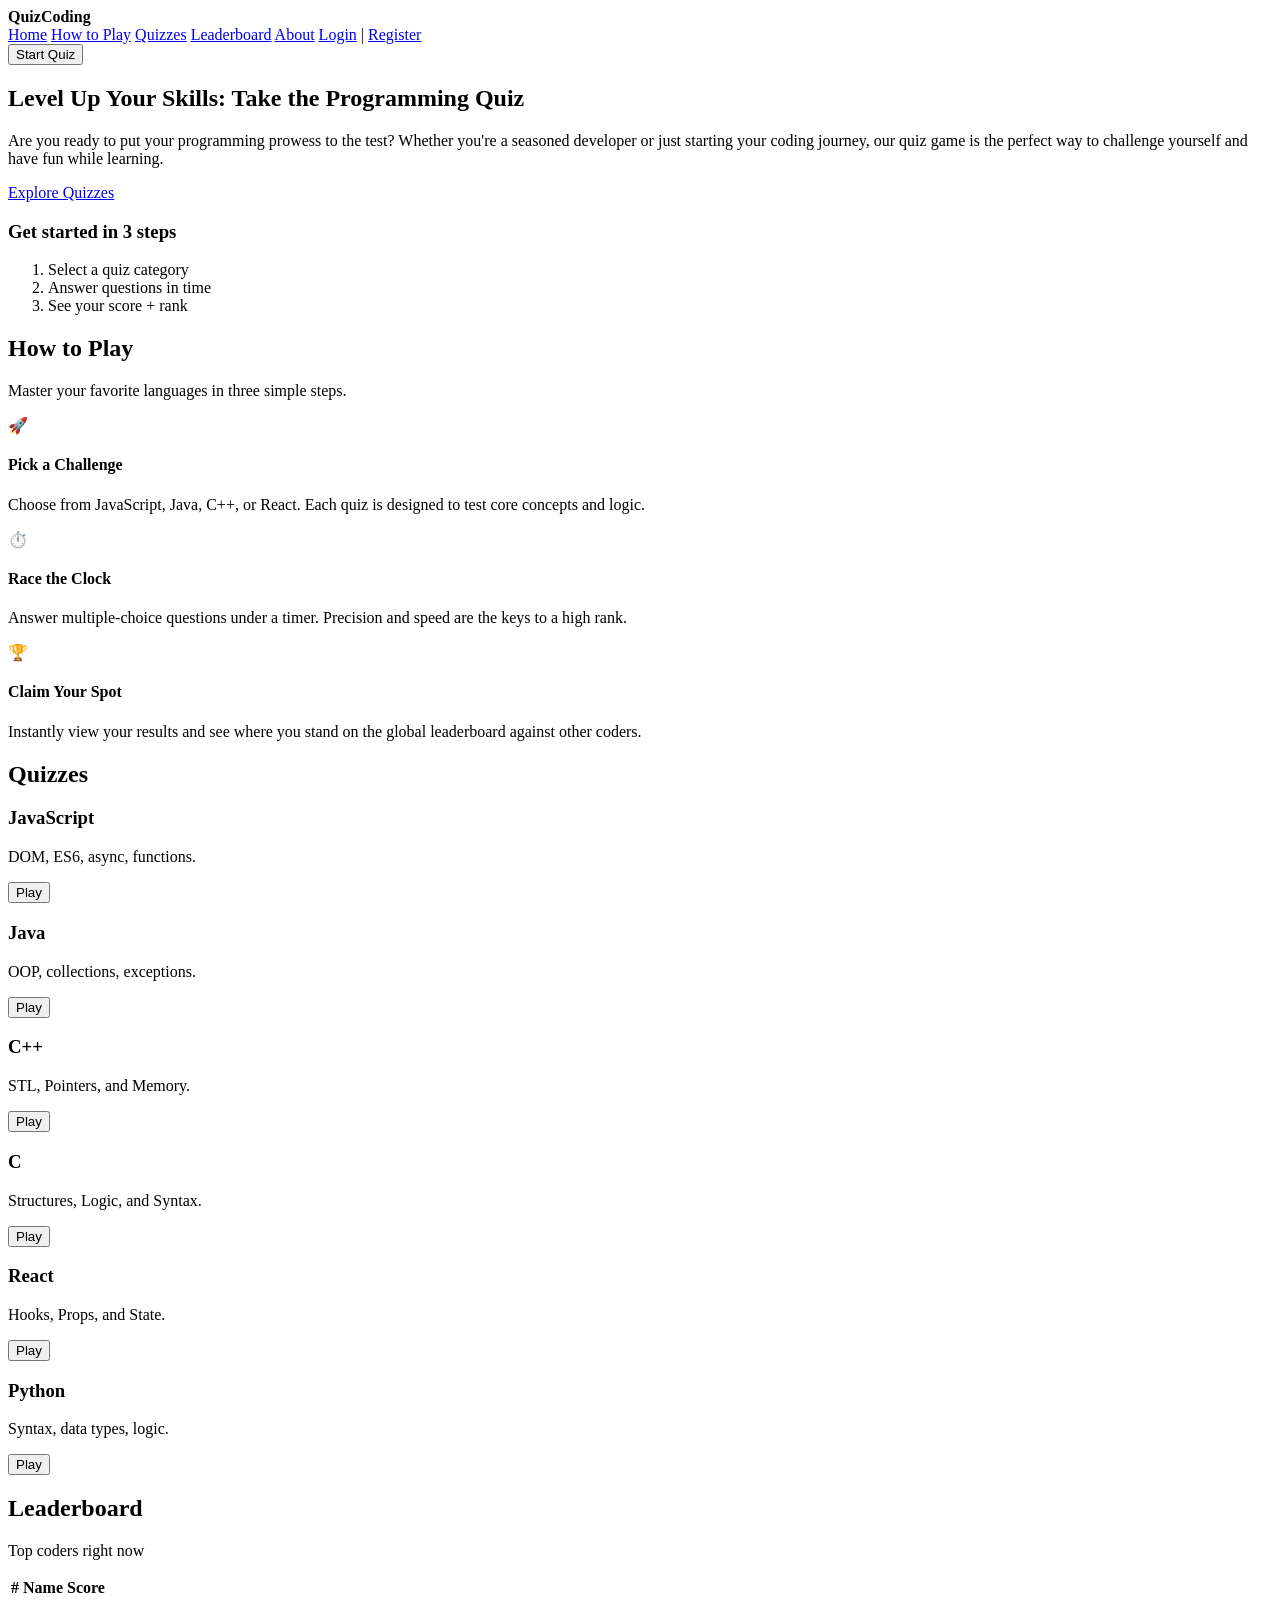
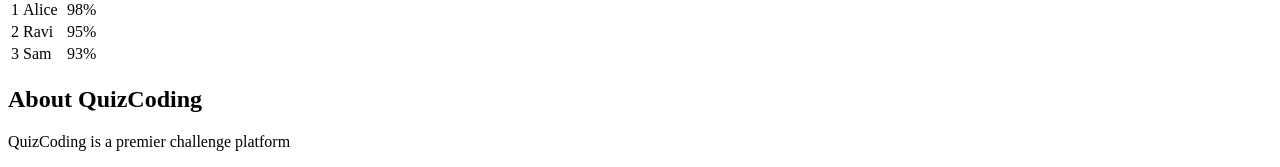
==== src/main/resources/static/index.html @ 74a92e15 "Initial commit: Java Quiz with Timer and Auth" ====
<!DOCTYPE html>
<html lang="en">
<head>
  <meta charset="UTF-8" />
  <meta name="viewport" content="width=device-width, initial-scale=1.0" />
  <title>QuizCoding - Challenge Yourself</title>
  <link rel="stylesheet" href="/style.css" />
</head>
<body>
  <header class="site-header">
    <div class="brand"><strong>QuizCoding</strong></div>
    <nav class="main-nav">
      <a href="#home">Home</a>
      <a href="#how-to-play">How to Play</a>
      <a href="#quizzes">Quizzes</a>
      <a href="#leaderboard">Leaderboard</a>
      <a href="#about">About</a>
      
      <span class="auth-group">
        <a href="/login" class="auth-link">Login</a>
        <span class="auth-divider">|</span>
        <a href="/register" class="auth-link">Register</a>
      </span>
    </nav>
    <a href="#quizzes">
      <button class="btn btn-primary" id="startBtn">Start Quiz</button>
    </a>
    
  </header>

  <main>
    <section id="home" class="hero">
      <div class="hero-left">
        <h1>Level Up Your Skills: Take the Programming Quiz</h1>
        <p>
          Are you ready to put your programming prowess to the test? Whether you're a seasoned
          developer or just starting your coding journey, our quiz game is the perfect way to
          challenge yourself and have fun while learning.
        </p>
        <a class="btn btn-cta" href="#quizzes">Explore Quizzes</a>
      </div>
      <div class="hero-right">
        <div class="card">
          <h3>Get started in 3 steps</h3>
          <ol>
            <li>Select a quiz category</li>
            <li>Answer questions in time</li>
            <li>See your score + rank</li>
          </ol>
        </div>
      </div>
    </section>
    <div id="quizContainer" class="section" style="display: none;">
    <div class="card quiz-box">
        <div class="quiz-header">
            <h2 id="quizTitle">Java Quiz</h2>
            <div id="timer" class="timer">Time Left: 60s</div>
        </div>
        <hr>
        <div id="questionArea">
            <h3 id="questionText">Question goes here?</h3>
            <div id="optionsArea" class="options-grid">
                </div>
        </div>
        <button id="nextBtn" class="btn btn-primary">Next</button>
        <button id="submitQuizBtn" class="btn btn-cta" style="display: none;">Submit Quiz</button>
    </div>
</div>

<div id="resultContainer" class="section" style="display: none;">
    <div class="card">
        <h2>Quiz Completed!</h2>
        <p id="finalScore">Your Score: 0/10</p>
        <button onclick="location.reload()" class="btn btn-secondary">Try Again</button>
    </div>
</div>
    <section id="how-to-play" class="section">
      <h2 class="section-title">How to Play</h2>
      <p class="section-subtitle">Master your favorite languages in three simple steps.</p>
      
      <div class="cards-grid">
        <article class="feature">
          <div class="feature-icon">🚀</div>
          <h4>Pick a Challenge</h4>
          <p>Choose from JavaScript, Java, C++, or React. Each quiz is designed to test core concepts and logic.</p>
        </article>

        <article class="feature">
          <div class="feature-icon">⏱️</div>
          <h4>Race the Clock</h4>
          <p>Answer multiple-choice questions under a timer. Precision and speed are the keys to a high rank.</p>
        </article>

        <article class="feature">
          <div class="feature-icon">🏆</div>
          <h4>Claim Your Spot</h4>
          <p>Instantly view your results and see where you stand on the global leaderboard against other coders.</p>
        </article>
      </div>
    </section>

    <section id="quizzes" class="section section-alt">
      <h2>Quizzes</h2>
      <div class="quiz-grid">
        <div class="quiz-card">
          <h3>JavaScript</h3>
          <p>DOM, ES6, async, functions.</p>
          <button class="btn btn-secondary" data-quiz="javascript">Play</button>
        </div>
        <div class="quiz-card">
          <h3>Java</h3>
          <p>OOP, collections, exceptions.</p>
          <button class="btn btn-secondary" data-quiz="java">Play</button>
        </div>
        <div class="quiz-card">
          <h3>C++</h3>
          <p>STL, Pointers, and Memory.</p>
          <button class="btn btn-secondary" data-quiz="cpp">Play</button>
        </div>
        <div class="quiz-card">
          <h3>C</h3>
          <p>Structures, Logic, and Syntax.</p>
          <button class="btn btn-secondary" data-quiz="c">Play</button>
        </div>
        <div class="quiz-card">
          <h3>React</h3>
          <p>Hooks, Props, and State.</p>
          <button class="btn btn-secondary" data-quiz="react">Play</button>
        </div>
        <div class="quiz-card">
          <h3>Python</h3>
          <p>Syntax, data types, logic.</p>
          <button class="btn btn-secondary" data-quiz="python">Play</button>
        </div>
      </div>
    </section>

    <section id="leaderboard" class="section">
      <h2>Leaderboard</h2>
      <p>Top coders right now</p>
      <table class="leaderboard">
        <thead>
          <tr><th>#</th><th>Name</th><th>Score</th></tr>
        </thead>
        <tbody id="leaderboardBody">
          <tr><td>1</td><td>Alice</td><td>98%</td></tr>
          <tr><td>2</td><td>Ravi</td><td>95%</td></tr>
          <tr><td>3</td><td>Sam</td><td>93%</td></tr>
        </tbody>
      </table>
    </section>

    <section id="about" class="section section-alt">
      <div class="about-container">
        <h2 class="section-title">About QuizCoding</h2>
        <p class="about-text">
          QuizCoding is a premier challenge platform
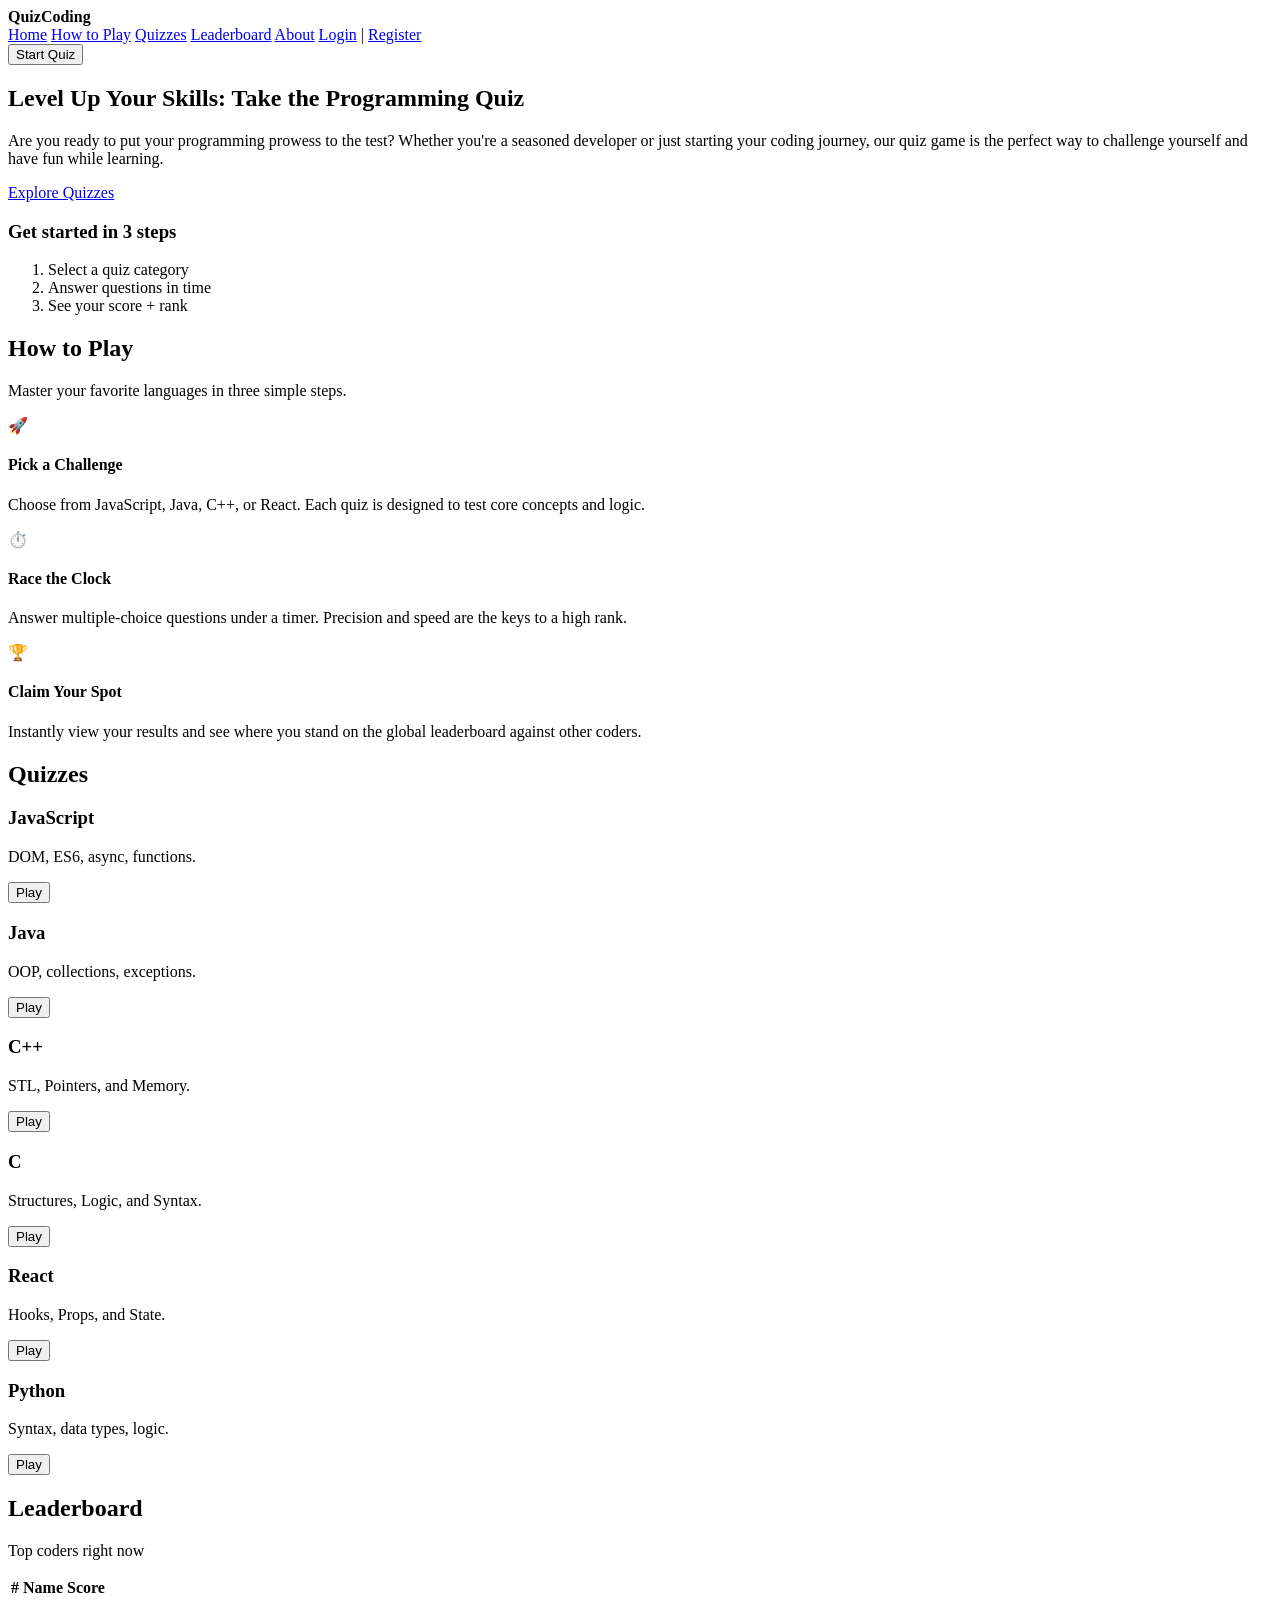
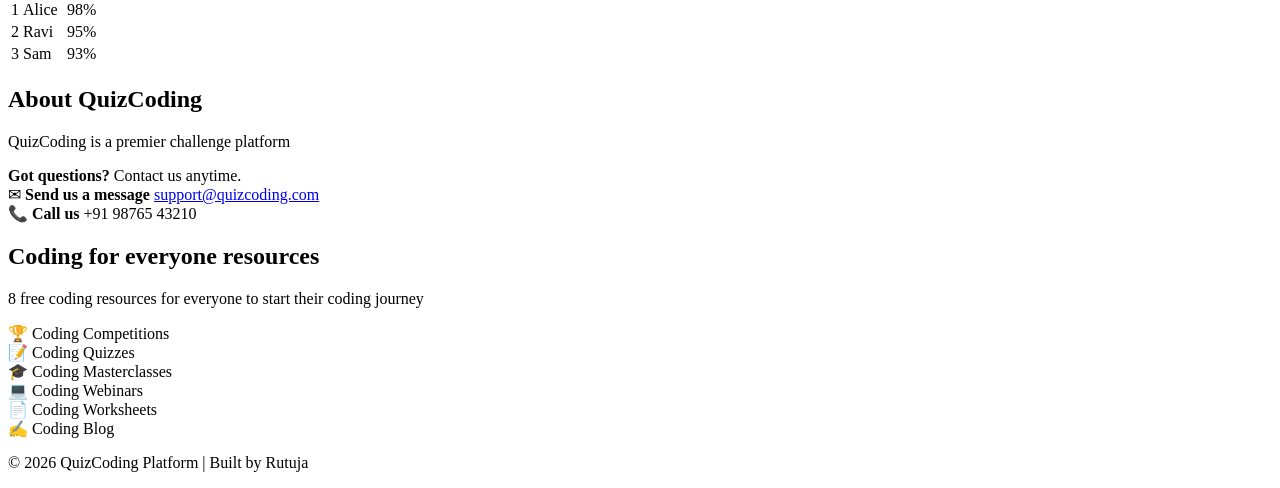
==== commit 952ddff2: "Added modern dark footer with floating contact bar" ====
--- a/src/main/resources/static/index.html
+++ b/src/main/resources/static/index.html
@@ -154,4 +154,48 @@
       <div class="about-container">
         <h2 class="section-title">About QuizCoding</h2>
         <p class="about-text">
-          QuizCoding is a premier challenge platform+          QuizCoding is a premier challenge platform
+          <footer class="quiz-footer">
+    <div class="footer-contact-bar">
+        <div class="contact-item">
+            <strong>Got questions?</strong>
+            <span>Contact us anytime.</span>
+        </div>
+        <div class="contact-item">
+            <span class="icon">✉</span>
+            <strong>Send us a message</strong>
+            <a href="mailto:support@quizcoding.com">support@quizcoding.com</a>
+        </div>
+        <div class="contact-item">
+            <span class="icon">📞</span>
+            <strong>Call us</strong>
+            <span>+91 98765 43210</span>
+        </div>
+    </div>
+
+    <div class="footer-content">
+        <div class="footer-main-text">
+            <h2>Coding for everyone resources</h2>
+            <p>8 free coding resources for everyone to start their coding journey</p>
+        </div>
+
+        <div class="footer-links-grid">
+            <div class="link-item">🏆 Coding Competitions</div>
+            <div class="link-item">📝 Coding Quizzes</div>
+            <div class="link-item">🎓 Coding Masterclasses</div>
+            <div class="link-item">💻 Coding Webinars</div>
+            <div class="link-item">📄 Coding Worksheets</div>
+            <div class="link-item">✍️ Coding Blog</div>
+        </div>
+    </div>
+
+    <div class="footer-bottom">
+        <p>&copy; 2026 QuizCoding Platform | Built by Rutuja</p>
+    </div>
+</footer>
+</p>
+</div>
+    </section></main>
+    </body>
+    </html>
+    
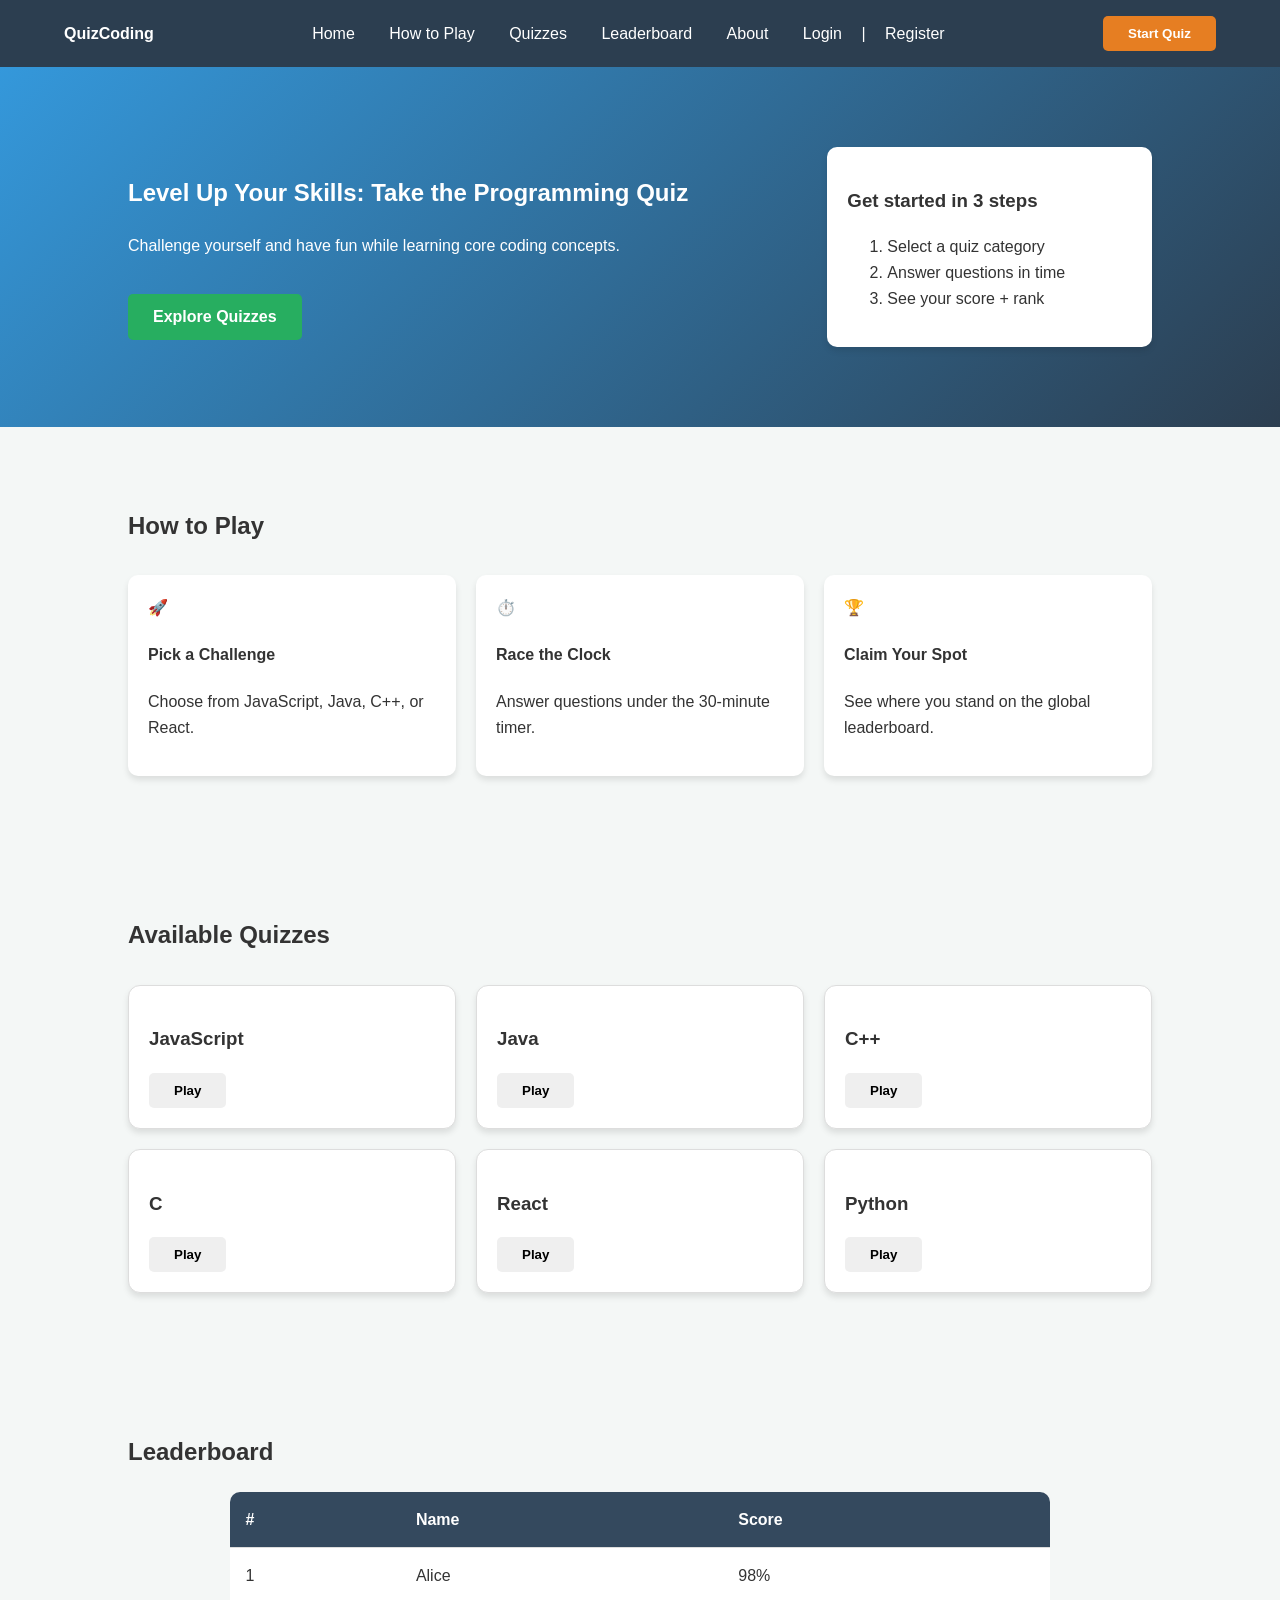
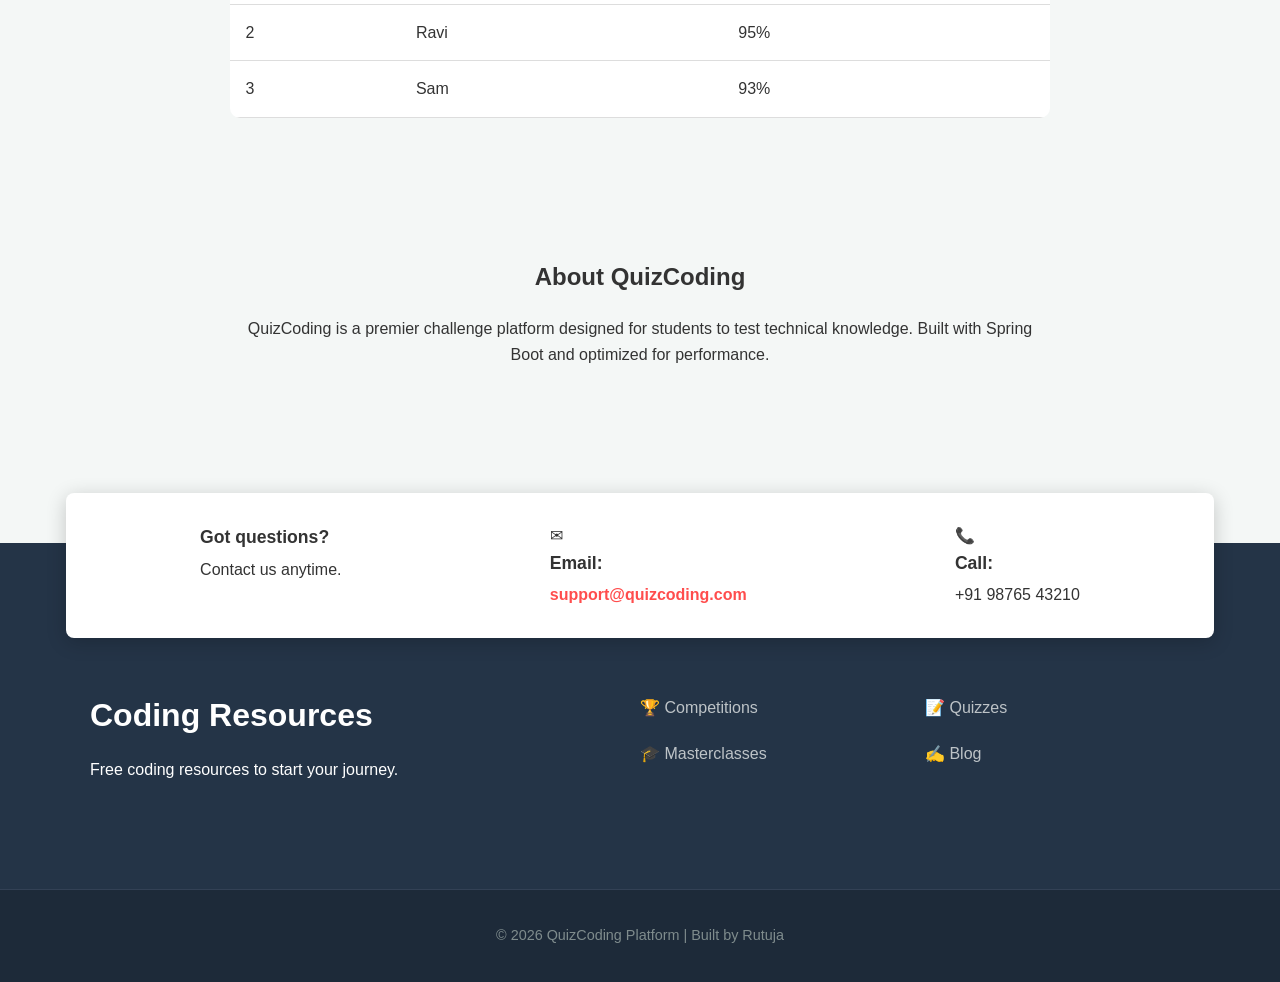
==== commit 337e89d0: "added new changes in quizes java and javascript" ====
--- a/src/main/resources/static/index.html
+++ b/src/main/resources/static/index.html
@@ -1,201 +1,165 @@
 <!DOCTYPE html>
 <html lang="en">
 <head>
-  <meta charset="UTF-8" />
-  <meta name="viewport" content="width=device-width, initial-scale=1.0" />
-  <title>QuizCoding - Challenge Yourself</title>
-  <link rel="stylesheet" href="/style.css" />
+    <meta charset="UTF-8" />
+    <meta name="viewport" content="width=device-width, initial-scale=1.0" />
+    <title>QuizCoding - Challenge Yourself</title>
+    <link rel="stylesheet" href="style.css" />
 </head>
 <body>
-  <header class="site-header">
-    <div class="brand"><strong>QuizCoding</strong></div>
-    <nav class="main-nav">
-      <a href="#home">Home</a>
-      <a href="#how-to-play">How to Play</a>
-      <a href="#quizzes">Quizzes</a>
-      <a href="#leaderboard">Leaderboard</a>
-      <a href="#about">About</a>
-      
-      <span class="auth-group">
-        <a href="/login" class="auth-link">Login</a>
-        <span class="auth-divider">|</span>
-        <a href="/register" class="auth-link">Register</a>
-      </span>
-    </nav>
-    <a href="#quizzes">
-      <button class="btn btn-primary" id="startBtn">Start Quiz</button>
-    </a>
-    
-  </header>
+    <header class="site-header">
+        <div class="brand"><strong>QuizCoding</strong></div>
+        <nav class="main-nav">
+            <a href="#home">Home</a>
+            <a href="#how-to-play">How to Play</a>
+            <a href="#quizzes">Quizzes</a>
+            <a href="#leaderboard">Leaderboard</a>
+            <a href="#about">About</a>
+            <span class="auth-group">
+                <a href="/login" class="auth-link">Login</a>
+                <span class="auth-divider">|</span>
+                <a href="/register" class="auth-link">Register</a>
+            </span>
+        </nav>
+        <a href="#quizzes"><button class="btn btn-primary">Start Quiz</button></a>
+    </header>
 
-  <main>
-    <section id="home" class="hero">
-      <div class="hero-left">
-        <h1>Level Up Your Skills: Take the Programming Quiz</h1>
-        <p>
-          Are you ready to put your programming prowess to the test? Whether you're a seasoned
-          developer or just starting your coding journey, our quiz game is the perfect way to
-          challenge yourself and have fun while learning.
-        </p>
-        <a class="btn btn-cta" href="#quizzes">Explore Quizzes</a>
-      </div>
-      <div class="hero-right">
-        <div class="card">
-          <h3>Get started in 3 steps</h3>
-          <ol>
-            <li>Select a quiz category</li>
-            <li>Answer questions in time</li>
-            <li>See your score + rank</li>
-          </ol>
+    <main>
+        <section id="home" class="hero">
+            <div class="hero-left">
+                <h1>Level Up Your Skills: Take the Programming Quiz</h1>
+                <p>Challenge yourself and have fun while learning core coding concepts.</p>
+                <a class="btn btn-cta" href="#quizzes">Explore Quizzes</a>
+            </div>
+            <div class="hero-right">
+                <div class="card">
+                    <h3>Get started in 3 steps</h3>
+                    <ol>
+                        <li>Select a quiz category</li>
+                        <li>Answer questions in time</li>
+                        <li>See your score + rank</li>
+                    </ol>
+                </div>
+            </div>
+        </section>
+
+        <section id="how-to-play" class="section">
+            <h2 class="section-title">How to Play</h2>
+            <div class="cards-grid">
+                <article class="feature">
+                    <div class="feature-icon">🚀</div>
+                    <h4>Pick a Challenge</h4>
+                    <p>Choose from JavaScript, Java, C++, or React.</p>
+                </article>
+                <article class="feature">
+                    <div class="feature-icon">⏱️</div>
+                    <h4>Race the Clock</h4>
+                    <p>Answer questions under the 30-minute timer.</p>
+                </article>
+                <article class="feature">
+                    <div class="feature-icon">🏆</div>
+                    <h4>Claim Your Spot</h4>
+                    <p>See where you stand on the global leaderboard.</p>
+                </article>
+            </div>
+        </section>
+
+        <section id="quizzes" class="section section-alt">
+            <h2 class="section-title">Available Quizzes</h2>
+            <div class="quiz-grid">
+                <div class="quiz-card">
+                    <h3>JavaScript</h3>
+                    <button class="btn btn-secondary" data-quiz="javascript">Play</button>
+                </div>
+                <div class="quiz-card">
+                    <h3>Java</h3>
+                    <button class="btn btn-secondary" data-quiz="java">Play</button>
+                </div>
+                <div class="quiz-card">
+                    <h3>C++</h3>
+                    <button class="btn btn-secondary" data-quiz="cpp">Play</button>
+                </div>
+                <div class="quiz-card">
+                    <h3>C</h3>
+                    <button class="btn btn-secondary" data-quiz="c">Play</button>
+                </div>
+                <div class="quiz-card">
+                    <h3>React</h3>
+                    <button class="btn btn-secondary" data-quiz="react">Play</button>
+                </div>
+                <div class="quiz-card">
+                    <h3>Python</h3>
+                    <button class="btn btn-secondary" data-quiz="python">Play</button>
+                </div>
+            </div>
+        </section>
+
+        <section id="quizPage" class="section" style="display:none; text-align: center;">
+            <div class="card quiz-box" style="max-width: 800px; margin: 0 auto; padding: 20px;">
+                <div id="timer" style="font-size: 24px; color: red; font-weight: bold; margin-bottom: 20px;">Time Left: 30:00</div>
+                <h2 id="questionText">Question goes here?</h2>
+                <div id="optionsArea" style="display: flex; flex-direction: column; gap: 10px; margin-top: 20px;">
+                    </div>
+                <button id="nextBtn" class="btn btn-primary" style="margin-top:20px;">Next Question</button>
+            </div>
+        </section>
+
+        <section id="scorePage" class="section" style="display:none; text-align: center;">
+            <div class="card" style="max-width: 500px; margin: 0 auto; padding: 40px;">
+                <h1>Quiz Completed!</h1>
+                <h2 id="userFinalScore">Your Score: 0/10</h2>
+                <button onclick="location.reload()" class="btn btn-cta">Back to Home</button>
+            </div>
+        </section>
+
+        <section id="leaderboard" class="section">
+            <h2 class="section-title">Leaderboard</h2>
+            <table class="leaderboard" style="width: 80%; margin: 0 auto;">
+                <thead>
+                    <tr><th>#</th><th>Name</th><th>Score</th></tr>
+                </thead>
+                <tbody id="leaderboardBody">
+                    <tr><td>1</td><td>Alice</td><td>98%</td></tr>
+                    <tr><td>2</td><td>Ravi</td><td>95%</td></tr>
+                    <tr><td>3</td><td>Sam</td><td>93%</td></tr>
+                </tbody>
+            </table>
+        </section>
+
+        <section id="about" class="section section-alt">
+            <div class="about-container" style="max-width: 800px; margin: 0 auto; text-align: center;">
+                <h2 class="section-title">About QuizCoding</h2>
+                <p class="about-text">
+                    QuizCoding is a premier challenge platform designed for students to test technical knowledge. 
+                    Built with Spring Boot and optimized for performance.
+                </p>
+            </div>
+        </section>
+    </main>
+
+    <footer class="quiz-footer">
+        <div class="footer-contact-bar">
+            <div class="contact-item"><strong>Got questions?</strong><span>Contact us anytime.</span></div>
+            <div class="contact-item"><span class="icon">✉</span><strong>Email:</strong> <a href="mailto:support@quizcoding.com">support@quizcoding.com</a></div>
+            <div class="contact-item"><span class="icon">📞</span><strong>Call:</strong> <span>+91 98765 43210</span></div>
         </div>
-      </div>
-    </section>
-    <div id="quizContainer" class="section" style="display: none;">
-    <div class="card quiz-box">
-        <div class="quiz-header">
-            <h2 id="quizTitle">Java Quiz</h2>
-            <div id="timer" class="timer">Time Left: 60s</div>
+        <div class="footer-content">
+            <div class="footer-main-text">
+                <h2>Coding Resources</h2>
+                <p>Free coding resources to start your journey.</p>
+            </div>
+            <div class="footer-links-grid">
+                <div class="link-item">🏆 Competitions</div>
+                <div class="link-item">📝 Quizzes</div>
+                <div class="link-item">🎓 Masterclasses</div>
+                <div class="link-item">✍️ Blog</div>
+            </div>
         </div>
-        <hr>
-        <div id="questionArea">
-            <h3 id="questionText">Question goes here?</h3>
-            <div id="optionsArea" class="options-grid">
-                </div>
+        <div class="footer-bottom">
+            <p>&copy; 2026 QuizCoding Platform | Built by Rutuja</p>
         </div>
-        <button id="nextBtn" class="btn btn-primary">Next</button>
-        <button id="submitQuizBtn" class="btn btn-cta" style="display: none;">Submit Quiz</button>
-    </div>
-</div>
+    </footer>
 
-<div id="resultContainer" class="section" style="display: none;">
-    <div class="card">
-        <h2>Quiz Completed!</h2>
-        <p id="finalScore">Your Score: 0/10</p>
-        <button onclick="location.reload()" class="btn btn-secondary">Try Again</button>
-    </div>
-</div>
-    <section id="how-to-play" class="section">
-      <h2 class="section-title">How to Play</h2>
-      <p class="section-subtitle">Master your favorite languages in three simple steps.</p>
-      
-      <div class="cards-grid">
-        <article class="feature">
-          <div class="feature-icon">🚀</div>
-          <h4>Pick a Challenge</h4>
-          <p>Choose from JavaScript, Java, C++, or React. Each quiz is designed to test core concepts and logic.</p>
-        </article>
-
-        <article class="feature">
-          <div class="feature-icon">⏱️</div>
-          <h4>Race the Clock</h4>
-          <p>Answer multiple-choice questions under a timer. Precision and speed are the keys to a high rank.</p>
-        </article>
-
-        <article class="feature">
-          <div class="feature-icon">🏆</div>
-          <h4>Claim Your Spot</h4>
-          <p>Instantly view your results and see where you stand on the global leaderboard against other coders.</p>
-        </article>
-      </div>
-    </section>
-
-    <section id="quizzes" class="section section-alt">
-      <h2>Quizzes</h2>
-      <div class="quiz-grid">
-        <div class="quiz-card">
-          <h3>JavaScript</h3>
-          <p>DOM, ES6, async, functions.</p>
-          <button class="btn btn-secondary" data-quiz="javascript">Play</button>
-        </div>
-        <div class="quiz-card">
-          <h3>Java</h3>
-          <p>OOP, collections, exceptions.</p>
-          <button class="btn btn-secondary" data-quiz="java">Play</button>
-        </div>
-        <div class="quiz-card">
-          <h3>C++</h3>
-          <p>STL, Pointers, and Memory.</p>
-          <button class="btn btn-secondary" data-quiz="cpp">Play</button>
-        </div>
-        <div class="quiz-card">
-          <h3>C</h3>
-          <p>Structures, Logic, and Syntax.</p>
-          <button class="btn btn-secondary" data-quiz="c">Play</button>
-        </div>
-        <div class="quiz-card">
-          <h3>React</h3>
-          <p>Hooks, Props, and State.</p>
-          <button class="btn btn-secondary" data-quiz="react">Play</button>
-        </div>
-        <div class="quiz-card">
-          <h3>Python</h3>
-          <p>Syntax, data types, logic.</p>
-          <button class="btn btn-secondary" data-quiz="python">Play</button>
-        </div>
-      </div>
-    </section>
-
-    <section id="leaderboard" class="section">
-      <h2>Leaderboard</h2>
-      <p>Top coders right now</p>
-      <table class="leaderboard">
-        <thead>
-          <tr><th>#</th><th>Name</th><th>Score</th></tr>
-        </thead>
-        <tbody id="leaderboardBody">
-          <tr><td>1</td><td>Alice</td><td>98%</td></tr>
-          <tr><td>2</td><td>Ravi</td><td>95%</td></tr>
-          <tr><td>3</td><td>Sam</td><td>93%</td></tr>
-        </tbody>
-      </table>
-    </section>
-
-    <section id="about" class="section section-alt">
-      <div class="about-container">
-        <h2 class="section-title">About QuizCoding</h2>
-        <p class="about-text">
-          QuizCoding is a premier challenge platform
-          <footer class="quiz-footer">
-    <div class="footer-contact-bar">
-        <div class="contact-item">
-            <strong>Got questions?</strong>
-            <span>Contact us anytime.</span>
-        </div>
-        <div class="contact-item">
-            <span class="icon">✉</span>
-            <strong>Send us a message</strong>
-            <a href="mailto:support@quizcoding.com">support@quizcoding.com</a>
-        </div>
-        <div class="contact-item">
-            <span class="icon">📞</span>
-            <strong>Call us</strong>
-            <span>+91 98765 43210</span>
-        </div>
-    </div>
-
-    <div class="footer-content">
-        <div class="footer-main-text">
-            <h2>Coding for everyone resources</h2>
-            <p>8 free coding resources for everyone to start their coding journey</p>
-        </div>
-
-        <div class="footer-links-grid">
-            <div class="link-item">🏆 Coding Competitions</div>
-            <div class="link-item">📝 Coding Quizzes</div>
-            <div class="link-item">🎓 Coding Masterclasses</div>
-            <div class="link-item">💻 Coding Webinars</div>
-            <div class="link-item">📄 Coding Worksheets</div>
-            <div class="link-item">✍️ Coding Blog</div>
-        </div>
-    </div>
-
-    <div class="footer-bottom">
-        <p>&copy; 2026 QuizCoding Platform | Built by Rutuja</p>
-    </div>
-</footer>
-</p>
-</div>
-    </section></main>
-    </body>
-    </html>
-    +    <script src="app.js"></script>
+</body>
+</html>
--- a/src/main/resources/static/style.css
+++ b/src/main/resources/static/style.css
@@ -0,0 +1,378 @@
+/* General Styles */
+body {
+    font-family: 'Segoe UI', Tahoma, Geneva, Verdana, sans-serif;
+    margin: 0;
+    line-height: 1.6;
+    color: #333;
+    background-color: #f4f7f6;
+}
+
+/* Header & Nav */
+.site-header {
+    background: #2c3e50;
+    color: white;
+    padding: 1rem 5%;
+    display: flex;
+    justify-content: space-between;
+    align-items: center;
+    position: sticky;
+    top: 0;
+    z-index: 1000;
+}
+
+.main-nav a {
+    color: white;
+    text-decoration: none;
+    margin: 0 15px;
+    font-weight: 500;
+}
+.auth-buttons {
+    display: flex;
+    align-items: center;
+    gap: 10px;
+    font-weight: bold;
+}
+
+.login-btn:hover, .register-btn:hover {
+    color: #ff9800; /* A nice orange highlight on hover */
+    text-decoration: none;
+}
+
+.divider {
+    color: #666;
+    font-weight: normal;
+}
+/* Hero Section */
+.hero {
+    display: flex;
+    padding: 80px 10%;
+    background: linear-gradient(135deg, #3498db, #2c3e50);
+    color: white;
+    align-items: center;
+}
+
+.hero-left { flex: 2; }
+.hero-right { flex: 1; margin-left: 50px; }
+
+/* Buttons */
+.btn {
+    padding: 10px 25px;
+    border: none;
+    border-radius: 5px;
+    cursor: pointer;
+    font-weight: bold;
+    transition: 0.3s;
+}
+
+.btn-primary { background: #e67e22; color: white; }
+.btn-cta { background: #27ae60; color: white; text-decoration: none; display: inline-block; margin-top: 20px;}
+
+/* Cards & Grid */
+.section { padding: 60px 10%; }
+.cards-grid, .quiz-grid {
+    display: grid;
+    grid-template-columns: repeat(auto-fit, minmax(250px, 1fr));
+    gap: 20px;
+    margin-top: 30px;
+}
+
+.card, .quiz-card, .feature {
+    background: white;
+    padding: 20px;
+    border-radius: 10px;
+    box-shadow: 0 4px 6px rgba(0,0,0,0.1);
+    color: #333;
+}
+
+/* Leaderboard Table */
+.leaderboard {
+    width: 100%;
+    border-collapse: collapse;
+    background: white;
+    border-radius: 10px;
+    overflow: hidden;
+}
+
+.leaderboard th, .leaderboard td {
+    padding: 15px;
+    text-align: left;
+    border-bottom: 1px solid #ddd;
+}
+
+.leaderboard th { background: #34495e; color: white; }
+
+/* Footer Container Styling */
+.site-footer {
+    background-color: #1e1e1e; /* Dark background like your screenshot */
+    color: #ffffff;
+    padding: 60px 10% 20px 10%;
+    margin-top: 50px;
+}
+
+.footer-container {
+    display: flex;
+    justify-content: space-between;
+    flex-wrap: wrap;
+    gap: 40px;
+}
+
+.footer-column {
+    flex: 1;
+    min-width: 200px;
+}
+
+.footer-column h3 {
+    font-size: 1.1rem;
+    margin-bottom: 20px;
+    color: #f8fafc;
+    text-transform: uppercase;
+    letter-spacing: 1px;
+}
+
+.footer-column p {
+    color: #94a3b8;
+    font-size: 0.9rem;
+    line-height: 1.6;
+}
+
+/* Footer Links Styling */
+.footer-column ul {
+    list-style: none;
+    padding: 0;
+}
+
+.footer-column ul li {
+    margin-bottom: 12px;
+}
+
+.footer-column ul li a {
+    color: #94a3b8;
+    text-decoration: none;
+    font-size: 0.9rem;
+    transition: color 0.3s ease;
+}
+
+.footer-column ul li a:hover {
+    color: #e67e22; /* Changes to your orange accent on hover */
+}
+
+/* Copyright Bar */
+.footer-bottom {
+    text-align: center;
+    margin-top: 50px;
+    padding-top: 20px;
+    border-top: 1px solid #334155;
+    color: #64748b;
+    font-size: 0.8rem;
+}
+/* The Quiz Card Container */
+.quiz-card {
+    transition: all 0.3s ease-in-out; /* Smooth transition */
+    cursor: pointer;
+    border: 1px solid #ddd;
+    border-radius: 12px;
+}
+
+/* Hover Effect */
+.quiz-card:hover {
+    transform: translateY(-10px); /* Lifts the card up */
+    box-shadow: 0 10px 20px rgba(0, 0, 0, 0.2); /* Adds a professional shadow */
+    border-color: #007bff; /* Highlights the border in blue */
+}
+
+/* Optional: Subtle Entrance Animation when page loads */
+@keyframes fadeInUp {
+    from {
+        opacity: 0;
+        transform: translateY(20px);
+    }
+    to {
+        opacity: 1;
+        transform: translateY(0);
+    }
+}
+
+.quiz-card {
+    animation: fadeInUp 0.6s ease-out;
+}
+/* Auth Overlay Styles */
+.auth-overlay {
+    display: none;
+    position: fixed;
+    top: 0; left: 0;
+    width: 100%; height: 100%;
+    background: rgba(0, 0, 0, 0.7);
+    backdrop-filter: blur(4px);
+    z-index: 2000;
+    justify-content: center;
+    align-items: center;
+}
+
+.auth-modal-card {
+    background: white;
+    padding: 40px;
+    border-radius: 12px;
+    width: 90%;
+    max-width: 420px;
+    position: relative;
+    text-align: center;
+    box-shadow: 0 10px 30px rgba(0,0,0,0.3);
+}
+
+.close-modal {
+    position: absolute;
+    top: 15px; right: 20px;
+    background: none; border: none;
+    font-size: 28px; cursor: pointer;
+    color: #999;
+}
+
+.btn-google-auth {
+    width: 100%;
+    padding: 12px;
+    border: 1px solid #dcdcdc;
+    background: #ebf3ff;
+    color: #4285f4;
+    border-radius: 4px;
+    font-weight: 600;
+    display: flex;
+    justify-content: center;
+    align-items: center;
+    gap: 10px;
+    margin: 20px 0;
+    cursor: pointer;
+}
+
+.auth-input-field {
+    width: 100%;
+    padding: 14px;
+    margin-bottom: 12px;
+    border: 1px solid #ccc;
+    border-radius: 4px;
+    box-sizing: border-box;
+}
+
+.btn-auth-confirm {
+    width: 100%;
+    padding: 14px;
+    background-color: #72a7ff;
+    color: white;
+    border: none;
+    border-radius: 4px;
+    font-weight: bold;
+    cursor: pointer;
+    margin-top: 10px;
+}
+.option-btn {
+    display: block;
+    width: 100%;
+    padding: 15px;
+    margin: 10px 0;
+    background: #f1f4f8;
+    border: 1px solid #ddd;
+    border-radius: 6px;
+    cursor: pointer;
+    text-align: left;
+}
+
+.option-btn:hover {
+    background: #ebf3ff;
+    border-color: #72a7ff;
+}
+
+#timer {
+    font-size: 1.2rem;
+    font-weight: bold;
+    color: #e67e22;
+}
+.quiz-footer {
+    position: relative;
+    margin-top: 100px;
+    /* This matches the dark navy/charcoal in your image */
+    background-color: #243447; 
+    color: white;
+    padding-top: 80px;
+    font-family: 'Segoe UI', Tahoma, Geneva, Verdana, sans-serif;
+}
+
+/* The White Floating Box */
+.footer-contact-bar {
+    position: absolute;
+    top: -50px;
+    left: 50%;
+    transform: translateX(-50%);
+    width: 85%;
+    max-width: 1100px;
+    background: white;
+    border-radius: 8px;
+    display: flex;
+    justify-content: space-around;
+    padding: 30px;
+    box-shadow: 0 4px 20px rgba(0,0,0,0.2);
+    color: #333;
+}
+
+.contact-item {
+    display: flex;
+    flex-direction: column;
+}
+
+.contact-item strong {
+    font-size: 1.1rem;
+    margin-bottom: 5px;
+}
+
+.contact-item a {
+    color: #ff4d4d; /* Red accent like your reference */
+    text-decoration: none;
+    font-weight: bold;
+}
+
+/* Main Content Area */
+.footer-content {
+    max-width: 1100px;
+    margin: 0 auto;
+    padding: 40px 20px;
+    display: flex;
+    justify-content: space-between;
+    align-items: center;
+    flex-wrap: wrap;
+}
+
+.footer-main-text {
+    flex: 1;
+    min-width: 300px;
+}
+
+.footer-main-text h2 {
+    font-size: 2rem;
+    margin-bottom: 10px;
+}
+
+.footer-links-grid {
+    flex: 1;
+    display: grid;
+    grid-template-columns: repeat(2, 1fr);
+    gap: 20px;
+    min-width: 300px;
+}
+
+.link-item {
+    font-size: 1rem;
+    cursor: pointer;
+    transition: 0.3s;
+    color: #bdc3c7;
+}
+
+.link-item:hover {
+    color: white;
+    transform: translateX(5px);
+}
+
+.footer-bottom {
+    text-align: center;
+    padding: 20px;
+    background: rgba(0,0,0,0.2);
+    font-size: 0.9rem;
+    color: #7f8c8d;
+}
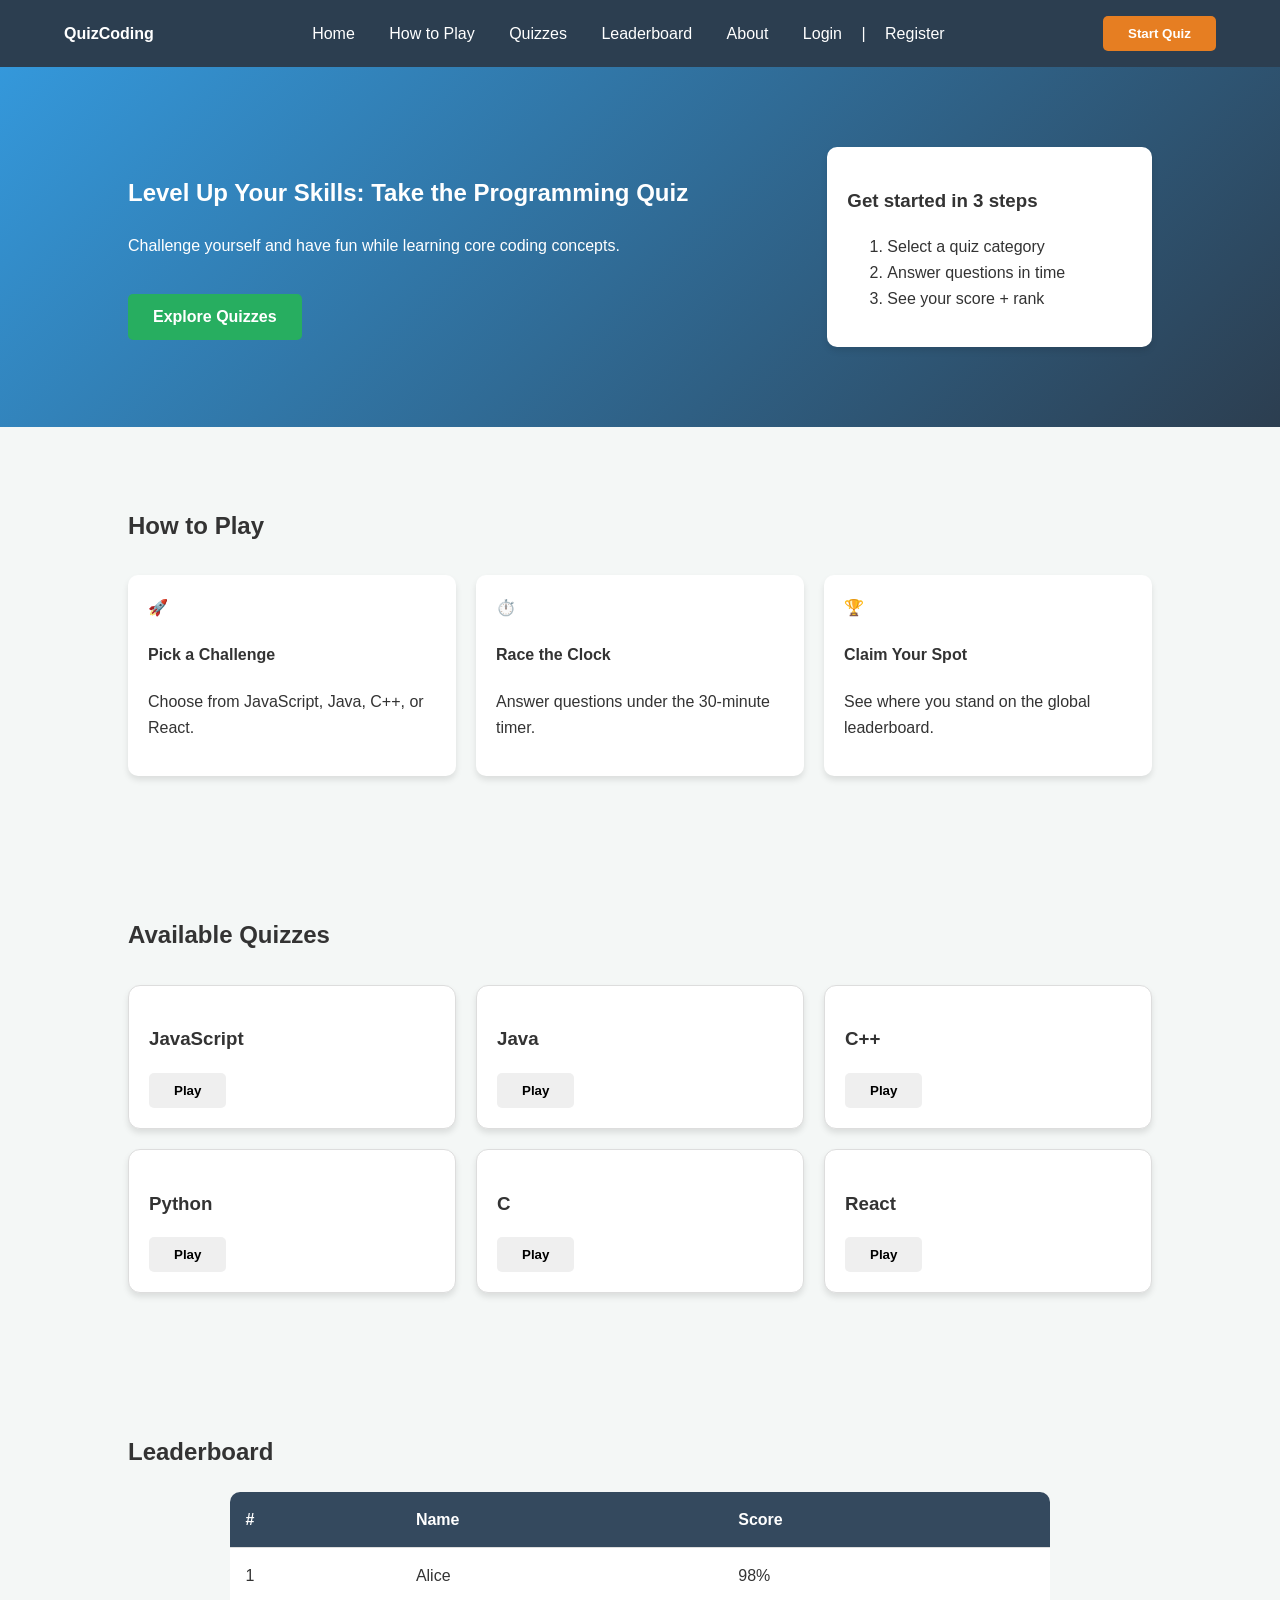
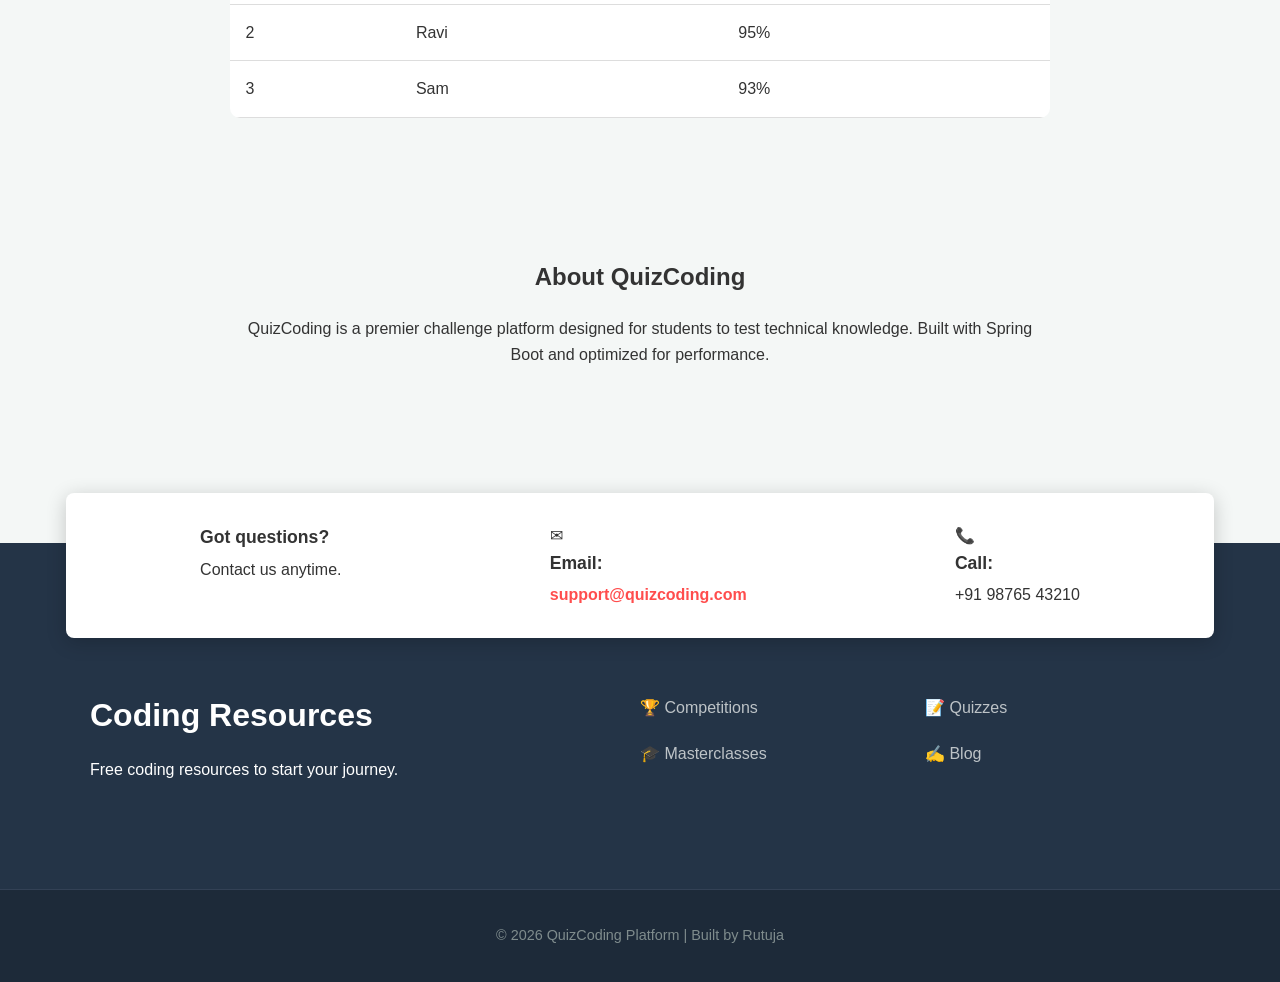
==== commit cb25dc31: "creted separate tabs for the quizes with 10 quetions in each quiz" ====
--- a/src/main/resources/static/index.html
+++ b/src/main/resources/static/index.html
@@ -7,6 +7,7 @@
     <link rel="stylesheet" href="style.css" />
 </head>
 <body>
+
     <header class="site-header">
         <div class="brand"><strong>QuizCoding</strong></div>
         <nav class="main-nav">
@@ -68,32 +69,49 @@
             <h2 class="section-title">Available Quizzes</h2>
             <div class="quiz-grid">
                 <div class="quiz-card">
-                    <h3>JavaScript</h3>
-                    <button class="btn btn-secondary" data-quiz="javascript">Play</button>
+    <h3>JavaScript</h3>
+    <a href="quiz.html?category=JavaScript" target="_blank">
+        <button class="btn btn-secondary">Play</button>
+    </a>
+</div>
+
+<div class="quiz-card">
+    <h3>Java</h3>
+    <a href="quiz.html?category=Java" target="_blank">
+        <button class="btn btn-secondary">Play</button>
+    </a>
+</div>
+
+<div class="quiz-card">
+    <h3>C++</h3>
+    <a href="quiz.html?category=Cpp" target="_blank">
+        <button class="btn btn-secondary">Play</button>
+    </a>
+</div>
+                
+                <div class="quiz-card">
+                    <h3>Python</h3>
+                    <a href="quiz.html?category=Python" target="_blank">
+                    <button class="btn btn-secondary">Play</button>
+                    </a>
                 </div>
-                <div class="quiz-card">
-                    <h3>Java</h3>
-                    <button class="btn btn-secondary" data-quiz="java">Play</button>
+
+          <div class="quiz-card">
+                    <h3>C</h3>
+                    <a href="quiz.html?category=C" target="_blank">
+                    <button class="btn btn-secondary">Play</button>
+                    </a>
                 </div>
-                <div class="quiz-card">
-                    <h3>C++</h3>
-                    <button class="btn btn-secondary" data-quiz="cpp">Play</button>
-                </div>
-                <div class="quiz-card">
-                    <h3>C</h3>
-                    <button class="btn btn-secondary" data-quiz="c">Play</button>
-                </div>
+
                 <div class="quiz-card">
                     <h3>React</h3>
-                    <button class="btn btn-secondary" data-quiz="react">Play</button>
+                    <a href="quiz.html?category=React" target="_blank">
+                    <button class="btn btn-secondary">Play</button>
+                    </a>
                 </div>
-                <div class="quiz-card">
-                    <h3>Python</h3>
-                    <button class="btn btn-secondary" data-quiz="python">Play</button>
-                </div>
-            </div>
         </section>
 
+        
         <section id="quizPage" class="section" style="display:none; text-align: center;">
             <div class="card quiz-box" style="max-width: 800px; margin: 0 auto; padding: 20px;">
                 <div id="timer" style="font-size: 24px; color: red; font-weight: bold; margin-bottom: 20px;">Time Left: 30:00</div>
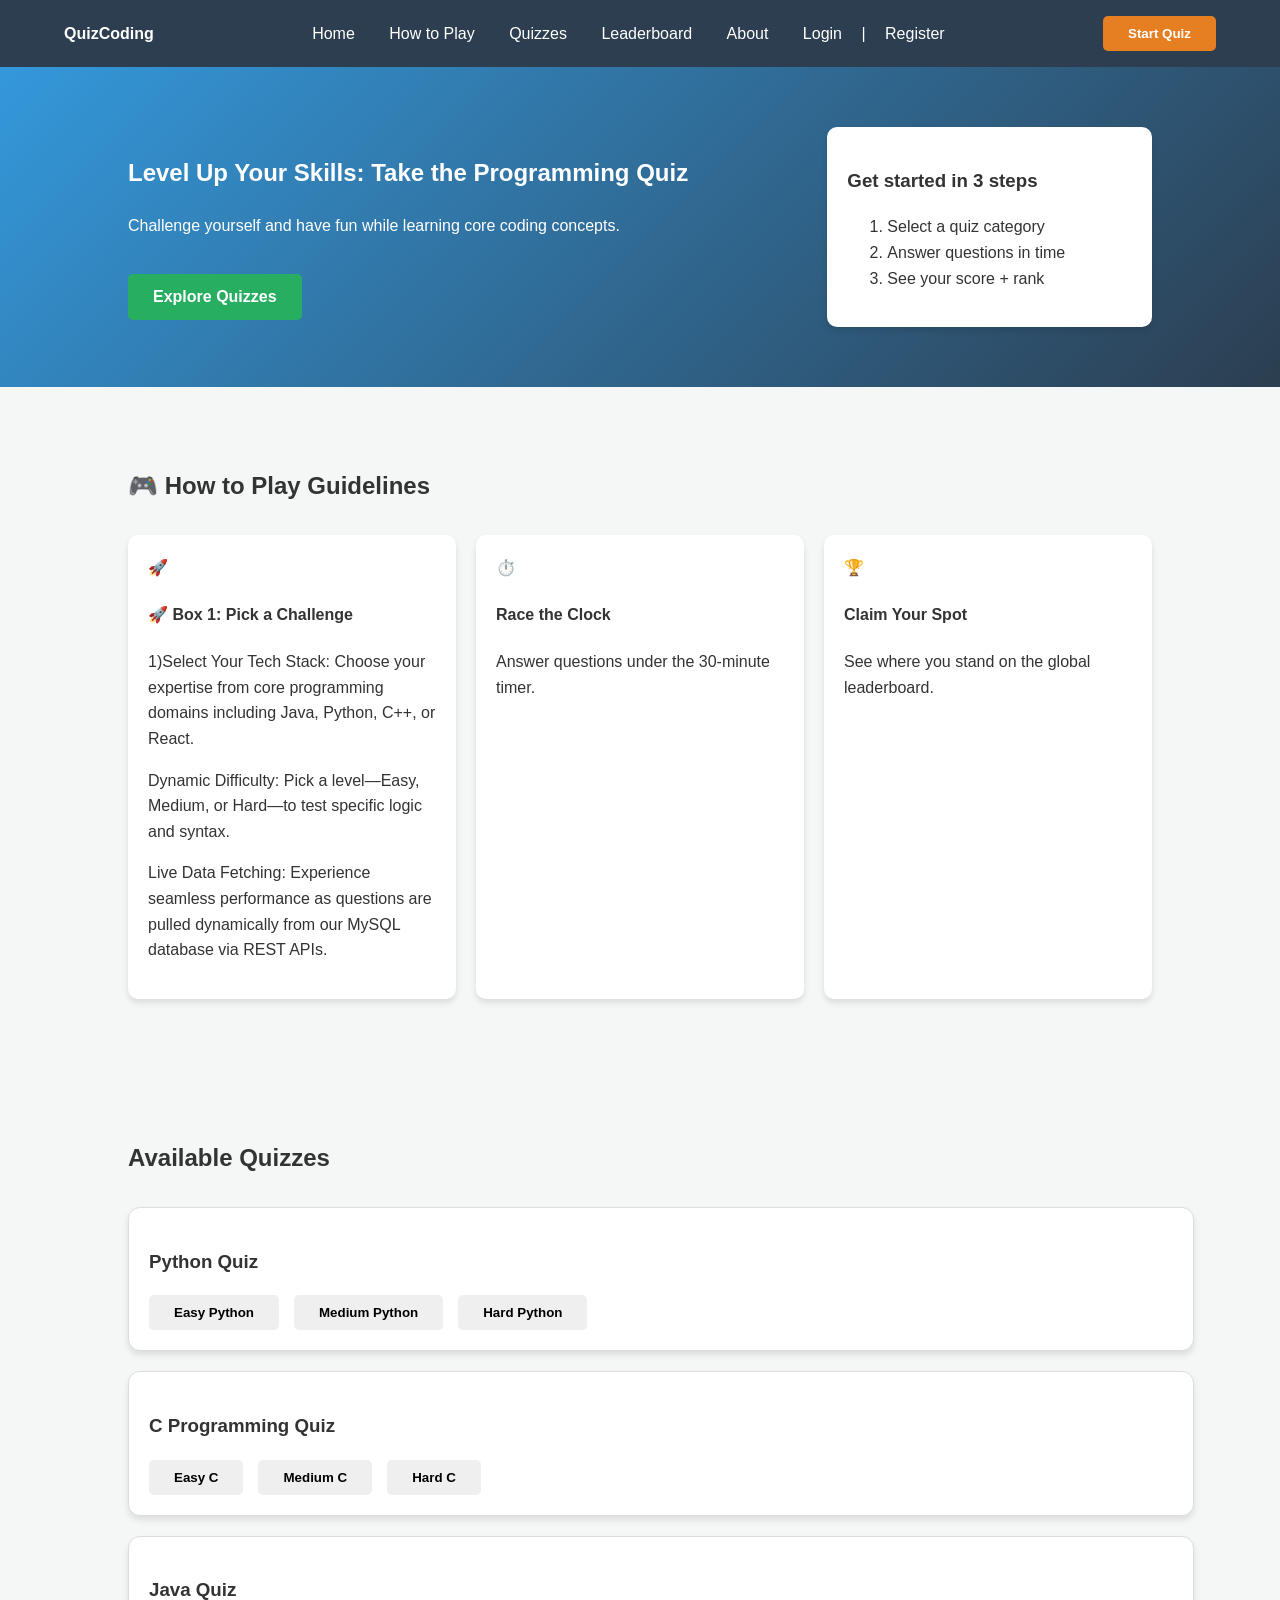
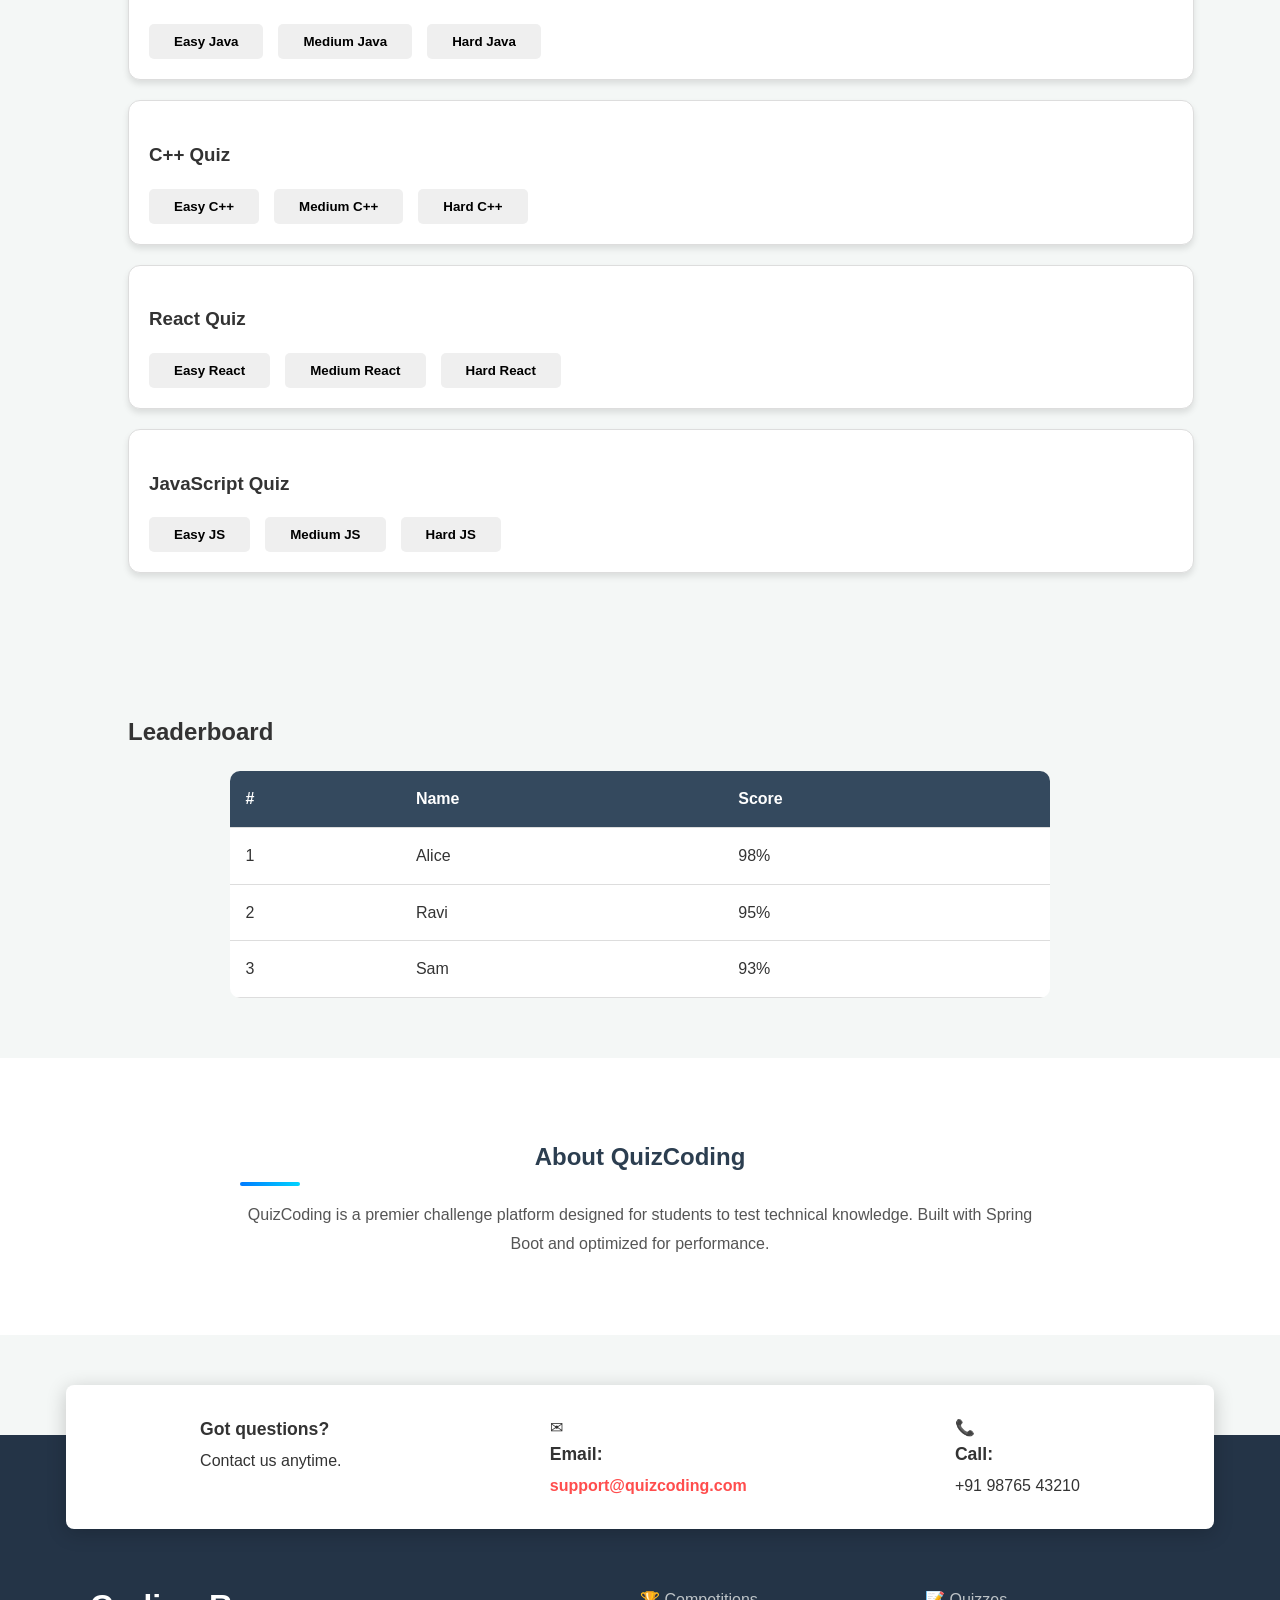
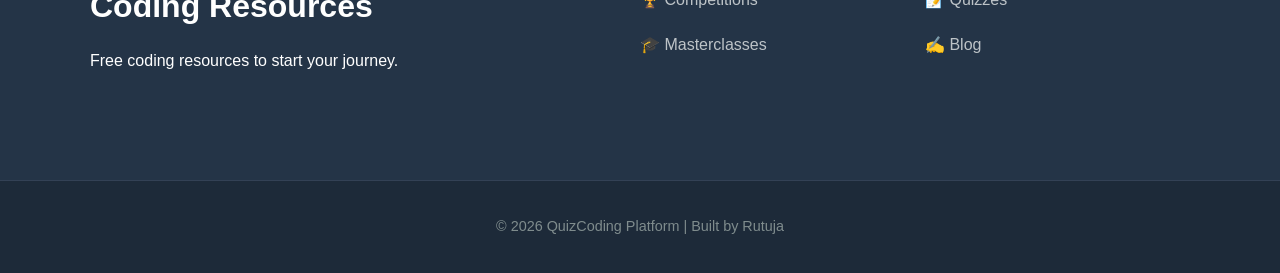
==== commit 48b33a0b: "added 3 levels in a quiz of 6 subjects successfully" ====
--- a/src/main/resources/static/index.html
+++ b/src/main/resources/static/index.html
@@ -45,13 +45,19 @@
         </section>
 
         <section id="how-to-play" class="section">
-            <h2 class="section-title">How to Play</h2>
+            <h2 class="section-title">🎮 How to Play Guidelines</h2>
             <div class="cards-grid">
                 <article class="feature">
                     <div class="feature-icon">🚀</div>
-                    <h4>Pick a Challenge</h4>
-                    <p>Choose from JavaScript, Java, C++, or React.</p>
-                </article>
+                    <h4>🚀 Box 1: Pick a Challenge</h4>
+                    <p>1)Select Your Tech Stack: Choose your expertise from core programming domains including Java, Python, C++, or React.</p>
+                    <p>
+                        Dynamic Difficulty: Pick a level—Easy, Medium, or Hard—to test specific logic and syntax.
+                    </p>    
+                    <p>
+                        Live Data Fetching: Experience seamless performance as questions are pulled dynamically from our MySQL database via REST APIs.
+                    </p>    
+                        </article>
                 <article class="feature">
                     <div class="feature-icon">⏱️</div>
                     <h4>Race the Clock</h4>
@@ -66,51 +72,65 @@
         </section>
 
         <section id="quizzes" class="section section-alt">
-            <h2 class="section-title">Available Quizzes</h2>
-            <div class="quiz-grid">
-                <div class="quiz-card">
-    <h3>JavaScript</h3>
-    <a href="quiz.html?category=JavaScript" target="_blank">
-        <button class="btn btn-secondary">Play</button>
-    </a>
-</div>
-
-<div class="quiz-card">
-    <h3>Java</h3>
-    <a href="quiz.html?category=Java" target="_blank">
-        <button class="btn btn-secondary">Play</button>
-    </a>
-</div>
-
-<div class="quiz-card">
-    <h3>C++</h3>
-    <a href="quiz.html?category=Cpp" target="_blank">
-        <button class="btn btn-secondary">Play</button>
-    </a>
-</div>
-                
-                <div class="quiz-card">
-                    <h3>Python</h3>
-                    <a href="quiz.html?category=Python" target="_blank">
-                    <button class="btn btn-secondary">Play</button>
-                    </a>
-                </div>
-
-          <div class="quiz-card">
-                    <h3>C</h3>
-                    <a href="quiz.html?category=C" target="_blank">
-                    <button class="btn btn-secondary">Play</button>
-                    </a>
-                </div>
-
-                <div class="quiz-card">
-                    <h3>React</h3>
-                    <a href="quiz.html?category=React" target="_blank">
-                    <button class="btn btn-secondary">Play</button>
-                    </a>
-                </div>
-        </section>
-
+    <h2 class="section-title">Available Quizzes</h2>
+    <div class="quiz-grid" style="display: flex; flex-direction: column; gap: 20px;">
+
+        <div class="quiz-card" style="width: 100%; text-align: left; padding: 20px;">
+            <h3>Python Quiz</h3>
+            <div class="button-group">
+                <a href="quiz.html?category=Python&level=Easy" target="_blank"><button class="btn btn-secondary">Easy Python</button></a>
+                <a href="quiz.html?category=Python&level=Medium" target="_blank"><button class="btn btn-secondary">Medium Python</button></a>
+                <a href="quiz.html?category=Python&level=Hard" target="_blank"><button class="btn btn-secondary">Hard Python</button></a>
+            </div>
+        </div>
+
+        <div class="quiz-card" style="width: 100%; text-align: left; padding: 20px;">
+            <h3>C Programming Quiz</h3>
+            <div class="button-group">
+                <a href="quiz.html?category=C&level=Easy" target="_blank"><button class="btn btn-secondary">Easy C</button></a>
+                <a href="quiz.html?category=C&level=Medium" target="_blank"><button class="btn btn-secondary">Medium C</button></a>
+                <a href="quiz.html?category=C&level=Hard" target="_blank"><button class="btn btn-secondary">Hard C</button></a>
+            </div>
+        </div>
+
+        <div class="quiz-card" style="width: 100%; text-align: left; padding: 20px;">
+            <h3>Java Quiz</h3>
+            <div class="button-group">
+                <a href="quiz.html?category=Java&level=Easy" target="_blank"><button class="btn btn-secondary">Easy Java</button></a>
+                <a href="quiz.html?category=Java&level=Medium" target="_blank"><button class="btn btn-secondary">Medium Java</button></a>
+                <a href="quiz.html?category=Java&level=Hard" target="_blank"><button class="btn btn-secondary">Hard Java</button></a>
+            </div>
+        </div>
+
+        <div class="quiz-card" style="width: 100%; text-align: left; padding: 20px;">
+            <h3>C++ Quiz</h3>
+            <div class="button-group">
+                <a href="quiz.html?category=Cpp&level=Easy" target="_blank"><button class="btn btn-secondary">Easy C++</button></a>
+                <a href="quiz.html?category=Cpp&level=Medium" target="_blank"><button class="btn btn-secondary">Medium C++</button></a>
+                <a href="quiz.html?category=Cpp&level=Hard" target="_blank"><button class="btn btn-secondary">Hard C++</button></a>
+            </div>
+        </div>
+
+        <div class="quiz-card" style="width: 100%; text-align: left; padding: 20px;">
+            <h3>React Quiz</h3>
+            <div class="button-group">
+                <a href="quiz.html?category=React&level=Easy" target="_blank"><button class="btn btn-secondary">Easy React</button></a>
+                <a href="quiz.html?category=React&level=Medium" target="_blank"><button class="btn btn-secondary">Medium React</button></a>
+                <a href="quiz.html?category=React&level=Hard" target="_blank"><button class="btn btn-secondary">Hard React</button></a>
+            </div>
+        </div>
+
+        <div class="quiz-card" style="width: 100%; text-align: left; padding: 20px;">
+            <h3>JavaScript Quiz</h3>
+            <div class="button-group">
+                <a href="quiz.html?category=JavaScript&level=Easy" target="_blank"><button class="btn btn-secondary">Easy JS</button></a>
+                <a href="quiz.html?category=JavaScript&level=Medium" target="_blank"><button class="btn btn-secondary">Medium JS</button></a>
+                <a href="quiz.html?category=JavaScript&level=Hard" target="_blank"><button class="btn btn-secondary">Hard JS</button></a>
+            </div>
+        </div>
+
+    </div>
+</section>
         
         <section id="quizPage" class="section" style="display:none; text-align: center;">
             <div class="card quiz-box" style="max-width: 800px; margin: 0 auto; padding: 20px;">
--- a/src/main/resources/static/style.css
+++ b/src/main/resources/static/style.css
@@ -375,4 +375,115 @@
     background: rgba(0,0,0,0.2);
     font-size: 0.9rem;
     color: #7f8c8d;
+}
+.button-group {
+    display: flex;
+    gap: 15px;
+    margin-top: 10px;
+    flex-wrap: wrap; /* Keeps it looking good on mobile */
+}
+/* Reduce spacing between sections */
+section {
+    padding-top: 60px !important;
+    padding-bottom: 60px !important;
+}
+
+/* Remove huge gap between Leaderboard and About */
+#leaderboard, #about {
+    margin-bottom: 0 !important;
+}
+
+/* Fix Hero Section height so it doesn't push content too far down */
+.hero-section {
+    padding: 80px 0;
+    min-height: auto !important; /* Prevents huge empty space on large screens */
+}
+
+/* Professional Card Hover Effect */
+.p-4:hover {
+    transform: translateY(-10px);
+    transition: 0.3s;
+    box-shadow: 0 10px 20px rgba(0,0,0,0.1) !important;
+}
+/* --- About Section Styling --- */
+#about {
+    padding: 80px 0; /* Consistent padding for professional breathing room */
+    background-color: #ffffff;
+}
+
+#about h2 {
+    color: #2c3e50;
+    position: relative;
+    margin-bottom: 25px;
+}
+
+/* The blue accent line under the title */
+#about h2::after {
+    content: '';
+    position: absolute;
+    left: 0;
+    bottom: -10px;
+    width: 60px;
+    height: 4px;
+    background: linear-gradient(90deg, #007bff, #00d4ff);
+    border-radius: 2px;
+}
+
+#about .lead {
+    color: #007bff;
+    font-weight: 600;
+    margin-bottom: 20px;
+}
+
+#about p {
+    color: #555;
+    line-height: 1.8;
+}
+
+/* Styling the Feature List */
+#about ul.list-unstyled li {
+    margin-bottom: 15px;
+    padding-left: 30px;
+    position: relative;
+    font-size: 0.95rem;
+    color: #444;
+}
+
+/* Adding the custom Checkmark */
+#about ul.list-unstyled li::before {
+    content: '✓';
+    position: absolute;
+    left: 0;
+    color: #28a745;
+    font-weight: bold;
+}
+
+/* The Feature Box (The Blue Card on the right) */
+.about-feature-card {
+    background: linear-gradient(135deg, #007bff 0%, #0056b3 100%);
+    color: white;
+    padding: 40px;
+    border-radius: 30px;
+    box-shadow: 0 15px 30px rgba(0, 123, 255, 0.2);
+    transition: transform 0.3s ease;
+}
+
+.about-feature-card:hover {
+    transform: scale(1.03);
+}
+
+/* --- Responsive Fixes --- */
+@media (max-width: 991px) {
+    #about .col-lg-6 {
+        text-align: center;
+        margin-bottom: 40px;
+    }
+    #about h2::after {
+        left: 50%;
+        transform: translateX(-50%);
+    }
+    #about ul.list-unstyled li {
+        display: inline-block;
+        margin: 10px;
+    }
 }
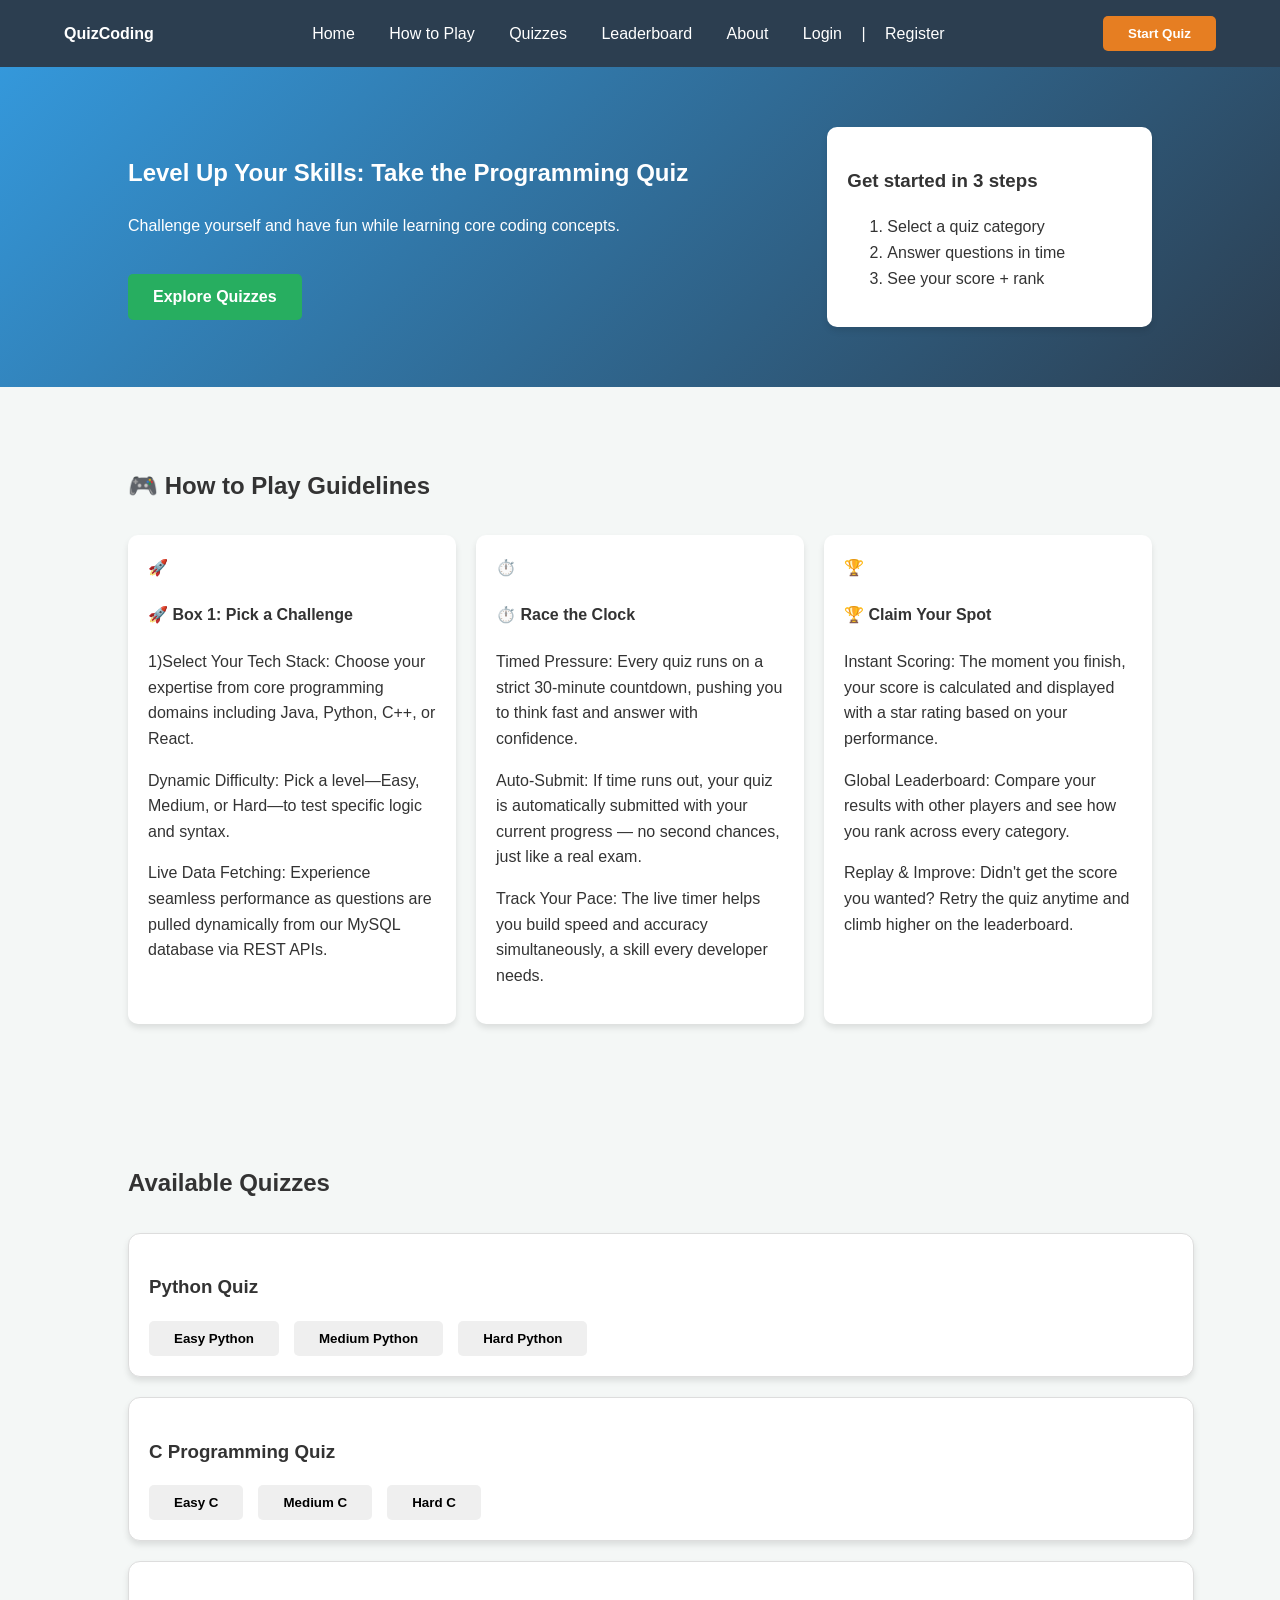
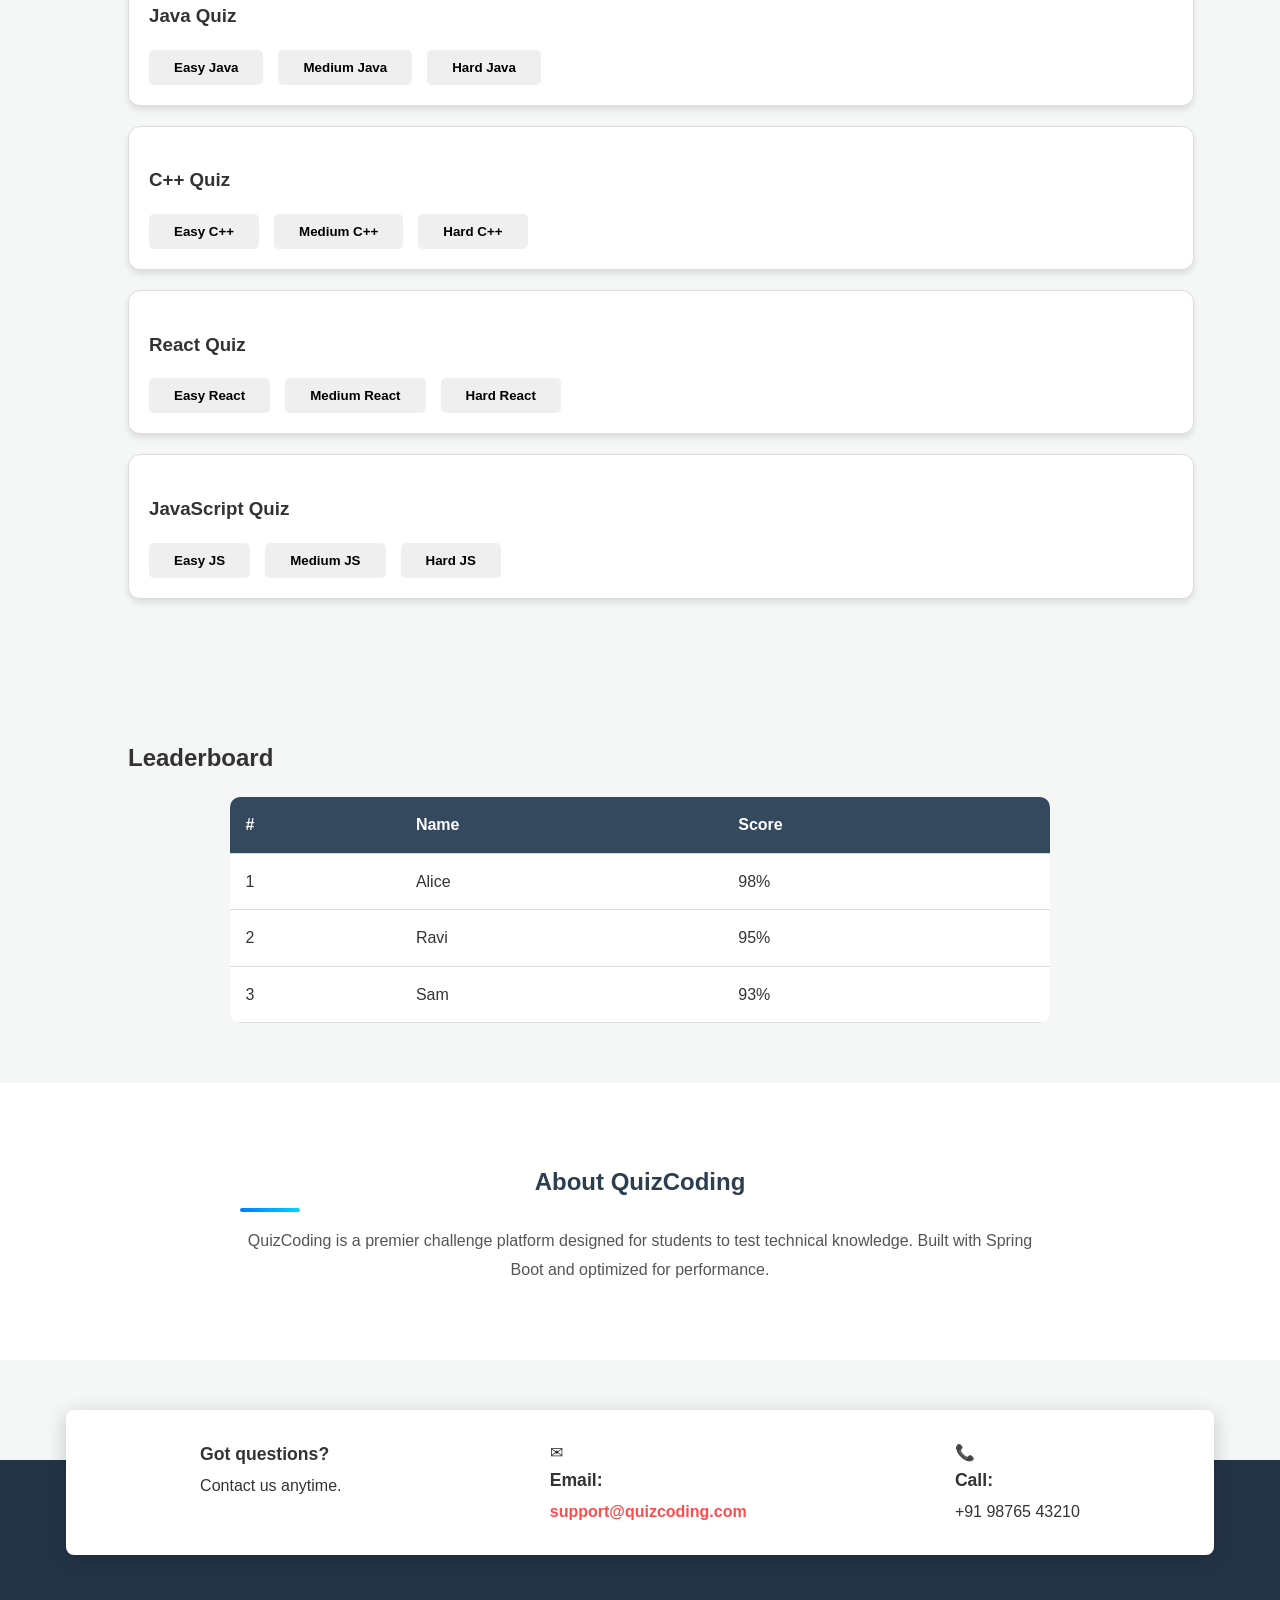
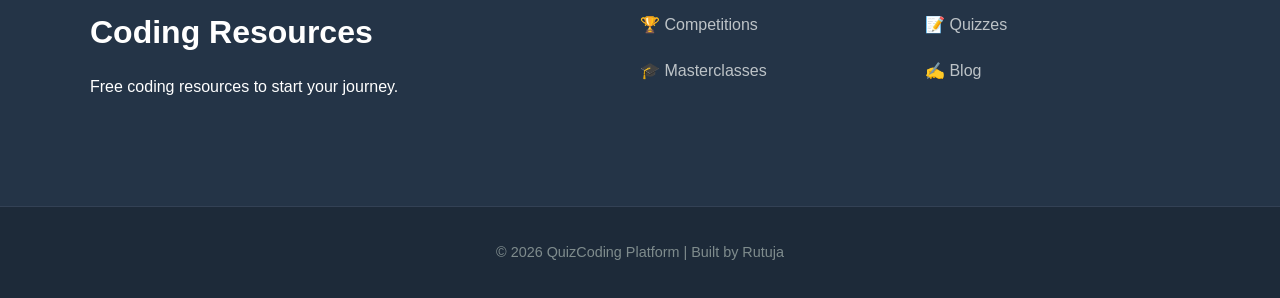
==== commit 7819c0f4: "Revise features section in index.html" ====
--- a/src/main/resources/static/index.html
+++ b/src/main/resources/static/index.html
@@ -17,9 +17,9 @@
             <a href="#leaderboard">Leaderboard</a>
             <a href="#about">About</a>
             <span class="auth-group">
-                <a href="/login" class="auth-link">Login</a>
-                <span class="auth-divider">|</span>
-                <a href="/register" class="auth-link">Register</a>
+                <a href="login.html" class="auth-link">Login</a>
+<span class="auth-divider">|</span>
+<a href="register.html" class="auth-link">Register</a>
             </span>
         </nav>
         <a href="#quizzes"><button class="btn btn-primary">Start Quiz</button></a>
@@ -59,15 +59,31 @@
                     </p>    
                         </article>
                 <article class="feature">
-                    <div class="feature-icon">⏱️</div>
-                    <h4>Race the Clock</h4>
-                    <p>Answer questions under the 30-minute timer.</p>
-                </article>
-                <article class="feature">
-                    <div class="feature-icon">🏆</div>
-                    <h4>Claim Your Spot</h4>
-                    <p>See where you stand on the global leaderboard.</p>
-                </article>
+    <div class="feature-icon">⏱️</div>
+    <h4>⏱️ Race the Clock</h4>
+    <p>
+        Timed Pressure: Every quiz runs on a strict 30-minute countdown, pushing you to think fast and answer with confidence.
+    </p>
+    <p>
+        Auto-Submit: If time runs out, your quiz is automatically submitted with your current progress — no second chances, just like a real exam.
+    </p>
+    <p>
+        Track Your Pace: The live timer helps you build speed and accuracy simultaneously, a skill every developer needs.
+    </p>
+</article>
+<article class="feature">
+    <div class="feature-icon">🏆</div>
+    <h4>🏆 Claim Your Spot</h4>
+    <p>
+        Instant Scoring: The moment you finish, your score is calculated and displayed with a star rating based on your performance.
+    </p>
+    <p>
+        Global Leaderboard: Compare your results with other players and see how you rank across every category.
+    </p>
+    <p>
+        Replay & Improve: Didn't get the score you wanted? Retry the quiz anytime and climb higher on the leaderboard.
+    </p>
+</article>
             </div>
         </section>
 
@@ -200,4 +216,4 @@
 
     <script src="app.js"></script>
 </body>
-</html>+</html>
